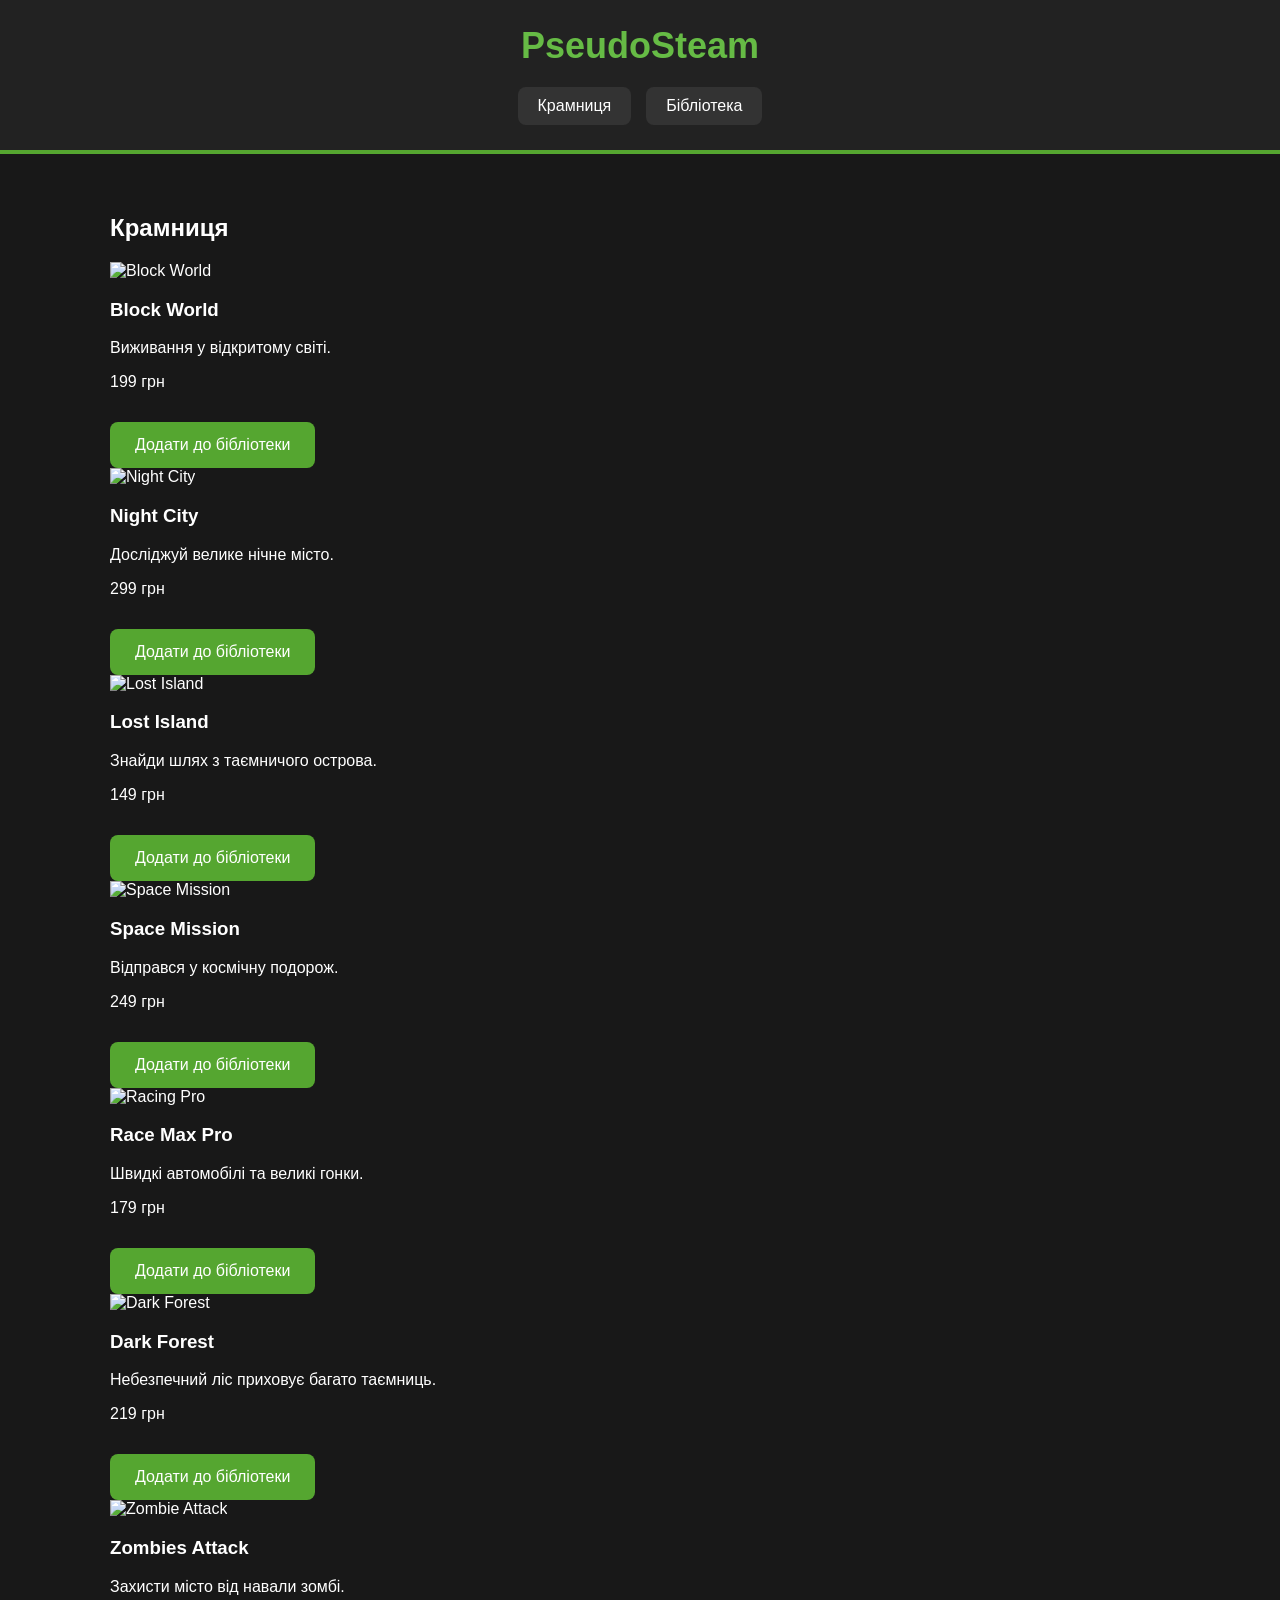
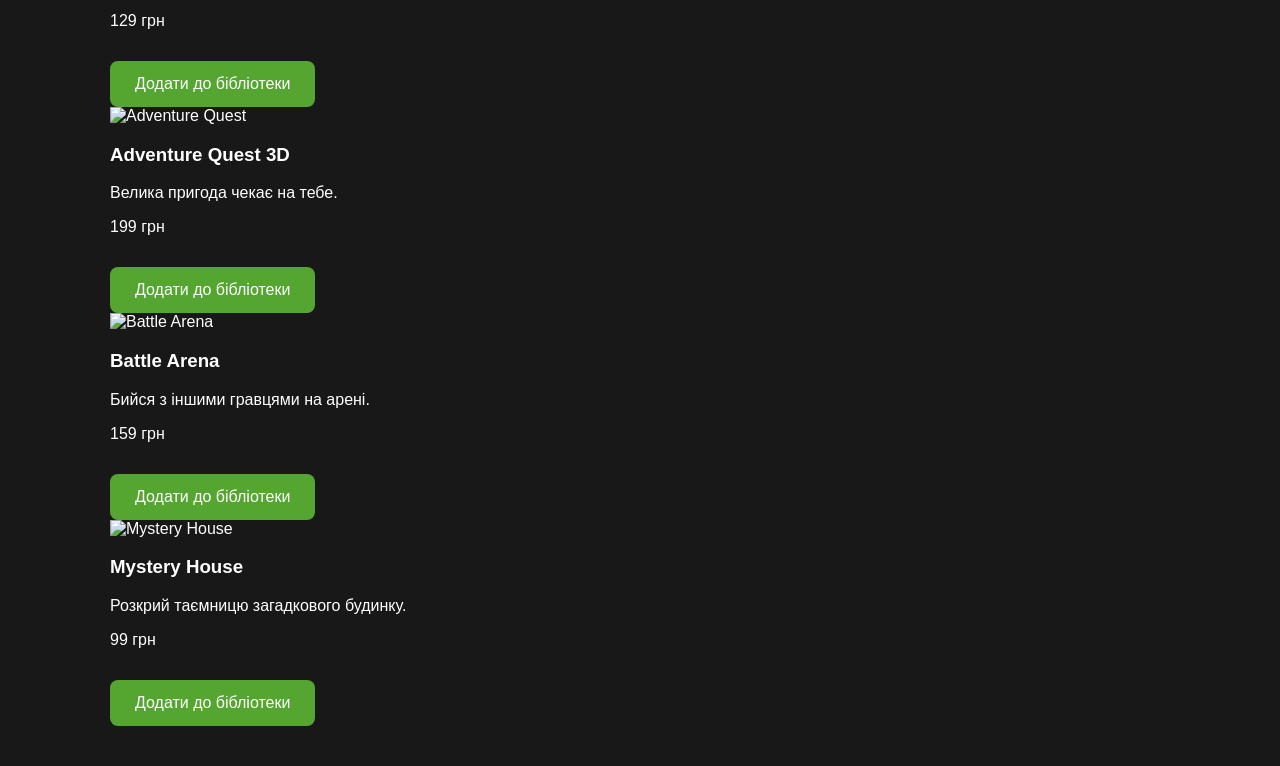
==== index.html @ 1ae1f00e "." ====
<!DOCTYPE html>
<html lang="uk">
<head>
    <meta charset="UTF-8">
    <meta name="viewport" content="width=device-width, initial-scale=1.0">
    <title>PseudoSteam - Крамниця</title>
    <link rel="stylesheet" href="style.css">
</head>

<body>

    <header>
        <h1>PseudoSteam</h1>

        <nav>
            <a href="index.html">Крамниця</a>
            <a href="library.html">Бібліотека</a>
        </nav>
    </header>

    <main>

        <section class="store">
            <h2>Крамниця</h2>

            <div class="games">

                <article class="game-card">
                    <img src="https://shared.fastly.steamstatic.com/store_item_assets/steam/apps/1682000/header.jpg?t=1679690817" alt="Block World">
                    <h3>Block World</h3>
                    <p>Виживання у відкритому світі.</p>
                    <p>199 грн</p>
                    <button>Додати до бібліотеки</button>
                </article>

                <article class="game-card">
                    <img src="https://shared.fastly.steamstatic.com/store_item_assets/steam/apps/2747610/header.jpg?t=1714121686" alt="Night City">
                    <h3>Night City</h3>
                    <p>Досліджуй велике нічне місто.</p>
                    <p>299 грн</p>
                    <button>Додати до бібліотеки</button>
                </article>

                <article class="game-card">
                    <img src="https://shared.fastly.steamstatic.com/store_item_assets/steam/apps/1360900/header.jpg?t=1685603671" alt="Lost Island">
                    <h3>Lost Island</h3>
                    <p>Знайди шлях з таємничого острова.</p>
                    <p>149 грн</p>
                    <button>Додати до бібліотеки</button>
                </article>

                <article class="game-card">
                    <img src="https://shared.fastly.steamstatic.com/store_item_assets/steam/apps/2553290/header.jpg?t=1694623176" alt="Space Mission">
                    <h3>Space Mission</h3>
                    <p>Відправся у космічну подорож.</p>
                    <p>249 грн</p>
                    <button>Додати до бібліотеки</button>
                </article>

                <article class="game-card">
                    <img src="https://shared.fastly.steamstatic.com/store_item_assets/steam/apps/3042650/0370939da7511e544ff5c18f3f9b527475daacd0/header.jpg?t=1776261198" alt="Racing Pro">
                    <h3>Race Max Pro</h3>
                    <p>Швидкі автомобілі та великі гонки.</p>
                    <p>179 грн</p>
                    <button>Додати до бібліотеки</button>
                </article>

                <article class="game-card">
                    <img src="https://shared.fastly.steamstatic.com/store_item_assets/steam/apps/2693340/header.jpg?t=1703061659" alt="Dark Forest">
                    <h3>Dark Forest</h3>
                    <p>Небезпечний ліс приховує багато таємниць.</p>
                    <p>219 грн</p>
                    <button>Додати до бібліотеки</button>
                </article>

                <article class="game-card">
                    <img src="https://shared.fastly.steamstatic.com/store_item_assets/steam/apps/3757240/307a3e8b3abdf5369d797d9d74af3ec7dcd2c340/header.jpg?t=1760025528" alt="Zombie Attack">
                    <h3>Zombies Attack</h3>
                    <p>Захисти місто від навали зомбі.</p>
                    <p>129 грн</p>
                    <button>Додати до бібліотеки</button>
                </article>

                <article class="game-card">
                    <img src="https://shared.fastly.steamstatic.com/store_item_assets/steam/apps/429790/header.jpg?t=1686259366" alt="Adventure Quest">
                    <h3>Adventure Quest 3D</h3>
                    <p>Велика пригода чекає на тебе.</p>
                    <p>199 грн</p>
                    <button>Додати до бібліотеки</button>
                </article>

                <article class="game-card">
                    <img src="https://shared.fastly.steamstatic.com/store_item_assets/steam/apps/1139060/header.jpg?t=1667044417" alt="Battle Arena">
                    <h3>Battle Arena</h3>
                    <p>Бийся з іншими гравцями на арені.</p>
                    <p>159 грн</p>
                    <button>Додати до бібліотеки</button>
                </article>

                <article class="game-card">
                    <img src="https://shared.fastly.steamstatic.com/store_item_assets/steam/apps/3108560/284c12eedba2f4ac3f77c3fe5d3ecb2f9f039314/header.jpg?t=1784666525" alt="Mystery House">
                    <h3>Mystery House</h3>
                    <p>Розкрий таємницю загадкового будинку.</p>
                    <p>99 грн</p>
                    <button>Додати до бібліотеки</button>
                </article>

            </div>
        </section>

    </main>

</body>
</html>
---- style.css ----
/* Загальні налаштування */
* {
    box-sizing: border-box;
}

body {
    margin: 0;
    font-family: Arial, sans-serif;
    background: #181818;
    color: white;
}

/* Шапка */
header {
    background: #222;
    padding: 25px;
    text-align: center;
    border-bottom: 4px solid #55a630;
}

header h1 {
    margin: 0 0 20px;
    font-size: 36px;
    color: #66bb45;
}

/* Меню */
nav {
    display: flex;
    justify-content: center;
    gap: 15px;
    flex-wrap: wrap;
}

nav a {
    color: white;
    text-decoration: none;
    background: #333;
    padding: 10px 20px;
    border-radius: 8px;
    transition: 0.3s;
}

nav a:hover {
    background: #55a630;
    transform: translateY(-2px);
}

/* Основна частина */
main {
    max-width: 1100px;
    margin: auto;
    padding: 40px 20px;
}

/* Привітальний блок */
.welcome {
    text-align: center;
    background: #242424;
    padding: 50px 30px;
    border-radius: 15px;
    margin-bottom: 40px;
    border: 1px solid #3d3d3d;
}

.welcome h2 {
    font-size: 30px;
    color: #66bb45;
}

.welcome p {
    font-size: 18px;
    line-height: 1.6;
}

/* Кнопка */
button {
    background: #55a630;
    color: white;
    border: none;
    padding: 14px 25px;
    border-radius: 8px;
    font-size: 16px;
    cursor: pointer;
    margin-top: 15px;
    transition: 0.3s;
}

button:hover {
    background: #3f7f25;
    transform: scale(1.05);
}

/* Розділи */
.categories {
    text-align: center;
}

.categories h2 {
    font-size: 30px;
    margin-bottom: 25px;
}

/* Картки */
.category {
    display: inline-block;
    vertical-align: top;
    width: 22%;
    min-width: 200px;
    margin: 10px;
    padding: 25px 15px;
    background: #242424;
    border: 1px solid #3d3d3d;
    border-radius: 12px;
    transition: 0.3s;
}

.category:hover {
    transform: translateY(-7px);
    border-color: #55a630;
    box-shadow: 0 5px 20px rgba(0, 0, 0, 0.4);
}

.category h3 {
    color: #66bb45;
    font-size: 20px;
}

.category p {
    color: #ccc;
    line-height: 1.5;
}

/* Підвал */
footer {
    background: #222;
    text-align: center;
    padding: 25px;
    margin-top: 30px;
    color: #aaa;
}
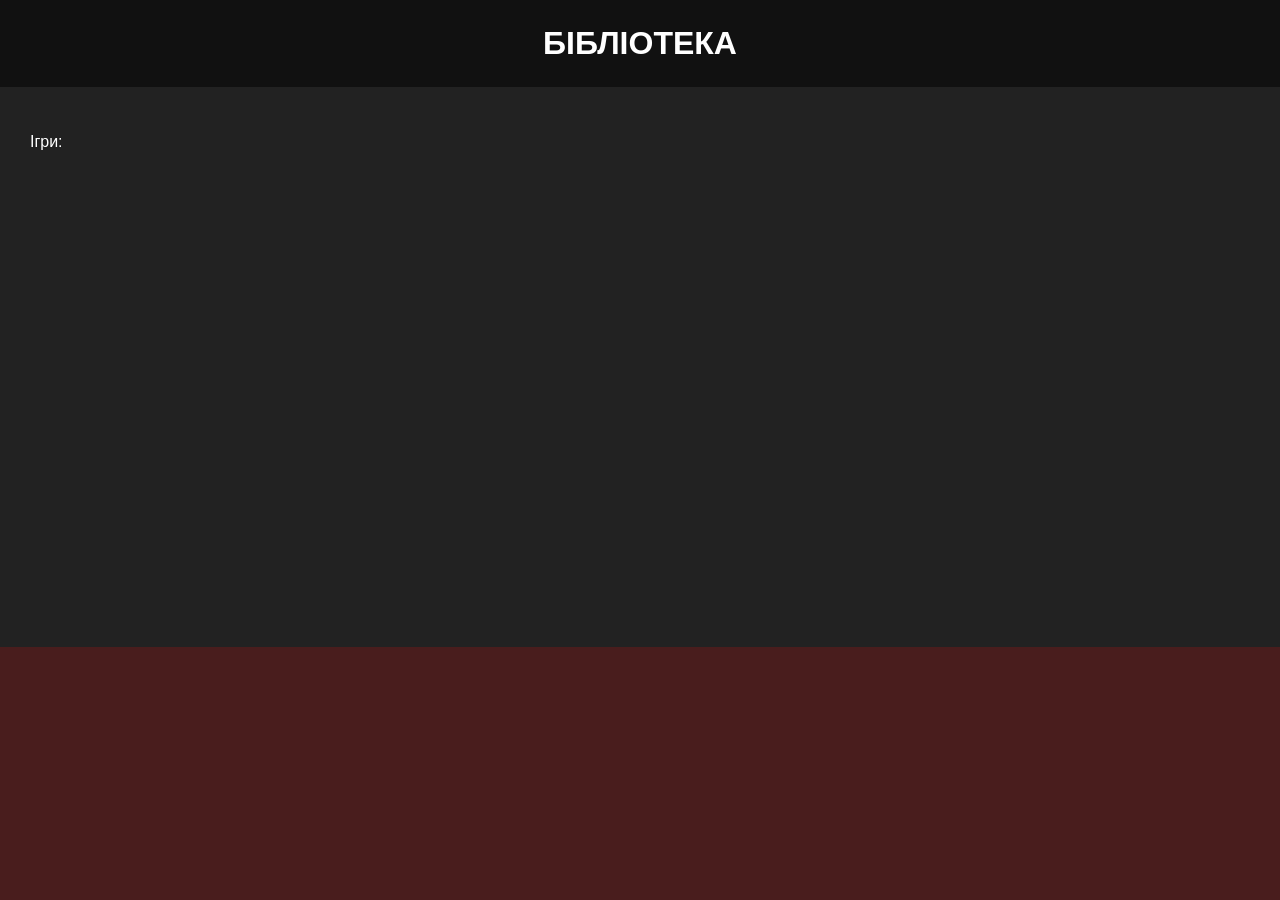
==== commit 197340b3: "троха зробив" ====
--- a/index.html
+++ b/index.html
@@ -2,113 +2,22 @@
 <html lang="uk">
 <head>
     <meta charset="UTF-8">
-    <meta name="viewport" content="width=device-width, initial-scale=1.0">
-    <title>PseudoSteam - Крамниця</title>
     <link rel="stylesheet" href="style.css">
+    
 </head>
-
 <body>
-
     <header>
-        <h1>PseudoSteam</h1>
-
-        <nav>
-            <a href="index.html">Крамниця</a>
-            <a href="library.html">Бібліотека</a>
-        </nav>
+        <h1>БІБЛІОТЕКА</h1>
+        
     </header>
-
+    
     <main>
-
-        <section class="store">
-            <h2>Крамниця</h2>
-
-            <div class="games">
-
-                <article class="game-card">
-                    <img src="https://shared.fastly.steamstatic.com/store_item_assets/steam/apps/1682000/header.jpg?t=1679690817" alt="Block World">
-                    <h3>Block World</h3>
-                    <p>Виживання у відкритому світі.</p>
-                    <p>199 грн</p>
-                    <button>Додати до бібліотеки</button>
-                </article>
-
-                <article class="game-card">
-                    <img src="https://shared.fastly.steamstatic.com/store_item_assets/steam/apps/2747610/header.jpg?t=1714121686" alt="Night City">
-                    <h3>Night City</h3>
-                    <p>Досліджуй велике нічне місто.</p>
-                    <p>299 грн</p>
-                    <button>Додати до бібліотеки</button>
-                </article>
-
-                <article class="game-card">
-                    <img src="https://shared.fastly.steamstatic.com/store_item_assets/steam/apps/1360900/header.jpg?t=1685603671" alt="Lost Island">
-                    <h3>Lost Island</h3>
-                    <p>Знайди шлях з таємничого острова.</p>
-                    <p>149 грн</p>
-                    <button>Додати до бібліотеки</button>
-                </article>
-
-                <article class="game-card">
-                    <img src="https://shared.fastly.steamstatic.com/store_item_assets/steam/apps/2553290/header.jpg?t=1694623176" alt="Space Mission">
-                    <h3>Space Mission</h3>
-                    <p>Відправся у космічну подорож.</p>
-                    <p>249 грн</p>
-                    <button>Додати до бібліотеки</button>
-                </article>
-
-                <article class="game-card">
-                    <img src="https://shared.fastly.steamstatic.com/store_item_assets/steam/apps/3042650/0370939da7511e544ff5c18f3f9b527475daacd0/header.jpg?t=1776261198" alt="Racing Pro">
-                    <h3>Race Max Pro</h3>
-                    <p>Швидкі автомобілі та великі гонки.</p>
-                    <p>179 грн</p>
-                    <button>Додати до бібліотеки</button>
-                </article>
-
-                <article class="game-card">
-                    <img src="https://shared.fastly.steamstatic.com/store_item_assets/steam/apps/2693340/header.jpg?t=1703061659" alt="Dark Forest">
-                    <h3>Dark Forest</h3>
-                    <p>Небезпечний ліс приховує багато таємниць.</p>
-                    <p>219 грн</p>
-                    <button>Додати до бібліотеки</button>
-                </article>
-
-                <article class="game-card">
-                    <img src="https://shared.fastly.steamstatic.com/store_item_assets/steam/apps/3757240/307a3e8b3abdf5369d797d9d74af3ec7dcd2c340/header.jpg?t=1760025528" alt="Zombie Attack">
-                    <h3>Zombies Attack</h3>
-                    <p>Захисти місто від навали зомбі.</p>
-                    <p>129 грн</p>
-                    <button>Додати до бібліотеки</button>
-                </article>
-
-                <article class="game-card">
-                    <img src="https://shared.fastly.steamstatic.com/store_item_assets/steam/apps/429790/header.jpg?t=1686259366" alt="Adventure Quest">
-                    <h3>Adventure Quest 3D</h3>
-                    <p>Велика пригода чекає на тебе.</p>
-                    <p>199 грн</p>
-                    <button>Додати до бібліотеки</button>
-                </article>
-
-                <article class="game-card">
-                    <img src="https://shared.fastly.steamstatic.com/store_item_assets/steam/apps/1139060/header.jpg?t=1667044417" alt="Battle Arena">
-                    <h3>Battle Arena</h3>
-                    <p>Бийся з іншими гравцями на арені.</p>
-                    <p>159 грн</p>
-                    <button>Додати до бібліотеки</button>
-                </article>
-
-                <article class="game-card">
-                    <img src="https://shared.fastly.steamstatic.com/store_item_assets/steam/apps/3108560/284c12eedba2f4ac3f77c3fe5d3ecb2f9f039314/header.jpg?t=1784666525" alt="Mystery House">
-                    <h3>Mystery House</h3>
-                    <p>Розкрий таємницю загадкового будинку.</p>
-                    <p>99 грн</p>
-                    <button>Додати до бібліотеки</button>
-                </article>
-
-            </div>
-        </section>
-
+        <p>Ігри:</p>
     </main>
+    <futer>
+        
+    </futer>
+    
 
 </body>
 </html>
--- a/style.css
+++ b/style.css
@@ -1,141 +1,22 @@
-/* Загальні налаштування */
-* {
-    box-sizing: border-box;
+body {
+    margin: 0;
+    background-color: #491d1d;
+    color: white;
+    font-family: Arial, sans-serif;
 }
 
-body {
-    margin: 0;
-    font-family: Arial, sans-serif;
-    background: #181818;
-    color: white;
-}
-
-/* Шапка */
 header {
-    background: #222;
+    background-color: #111;
     padding: 25px;
-    text-align: center;
-    border-bottom: 4px solid #55a630;
-}
-
-header h1 {
-    margin: 0 0 20px;
-    font-size: 36px;
-    color: #66bb45;
-}
-
-/* Меню */
-nav {
-    display: flex;
-    justify-content: center;
-    gap: 15px;
-    flex-wrap: wrap;
-}
-
-nav a {
-    color: white;
-    text-decoration: none;
-    background: #333;
-    padding: 10px 20px;
-    border-radius: 8px;
-    transition: 0.3s;
-}
-
-nav a:hover {
-    background: #55a630;
-    transform: translateY(-2px);
-}
-
-/* Основна частина */
-main {
-    max-width: 1100px;
-    margin: auto;
-    padding: 40px 20px;
-}
-
-/* Привітальний блок */
-.welcome {
-    text-align: center;
-    background: #242424;
-    padding: 50px 30px;
-    border-radius: 15px;
-    margin-bottom: 40px;
-    border: 1px solid #3d3d3d;
-}
-
-.welcome h2 {
-    font-size: 30px;
-    color: #66bb45;
-}
-
-.welcome p {
-    font-size: 18px;
-    line-height: 1.6;
-}
-
-/* Кнопка */
-button {
-    background: #55a630;
-    color: white;
-    border: none;
-    padding: 14px 25px;
-    border-radius: 8px;
-    font-size: 16px;
-    cursor: pointer;
-    margin-top: 15px;
-    transition: 0.3s;
-}
-
-button:hover {
-    background: #3f7f25;
-    transform: scale(1.05);
-}
-
-/* Розділи */
-.categories {
     text-align: center;
 }
 
-.categories h2 {
-    font-size: 30px;
-    margin-bottom: 25px;
+main {
+    background-color: #222;
+    padding: 30px;
+    min-height: 500px;
 }
 
-/* Картки */
-.category {
-    display: inline-block;
-    vertical-align: top;
-    width: 22%;
-    min-width: 200px;
-    margin: 10px;
-    padding: 25px 15px;
-    background: #242424;
-    border: 1px solid #3d3d3d;
-    border-radius: 12px;
-    transition: 0.3s;
-}
-
-.category:hover {
-    transform: translateY(-7px);
-    border-color: #55a630;
-    box-shadow: 0 5px 20px rgba(0, 0, 0, 0.4);
-}
-
-.category h3 {
-    color: #66bb45;
-    font-size: 20px;
-}
-
-.category p {
-    color: #ccc;
-    line-height: 1.5;
-}
-
-/* Підвал */
-footer {
-    background: #222;
-    text-align: center;
-    padding: 25px;
-    margin-top: 30px;
-    color: #aaa;
+h1 {
+    margin: 0;
 }
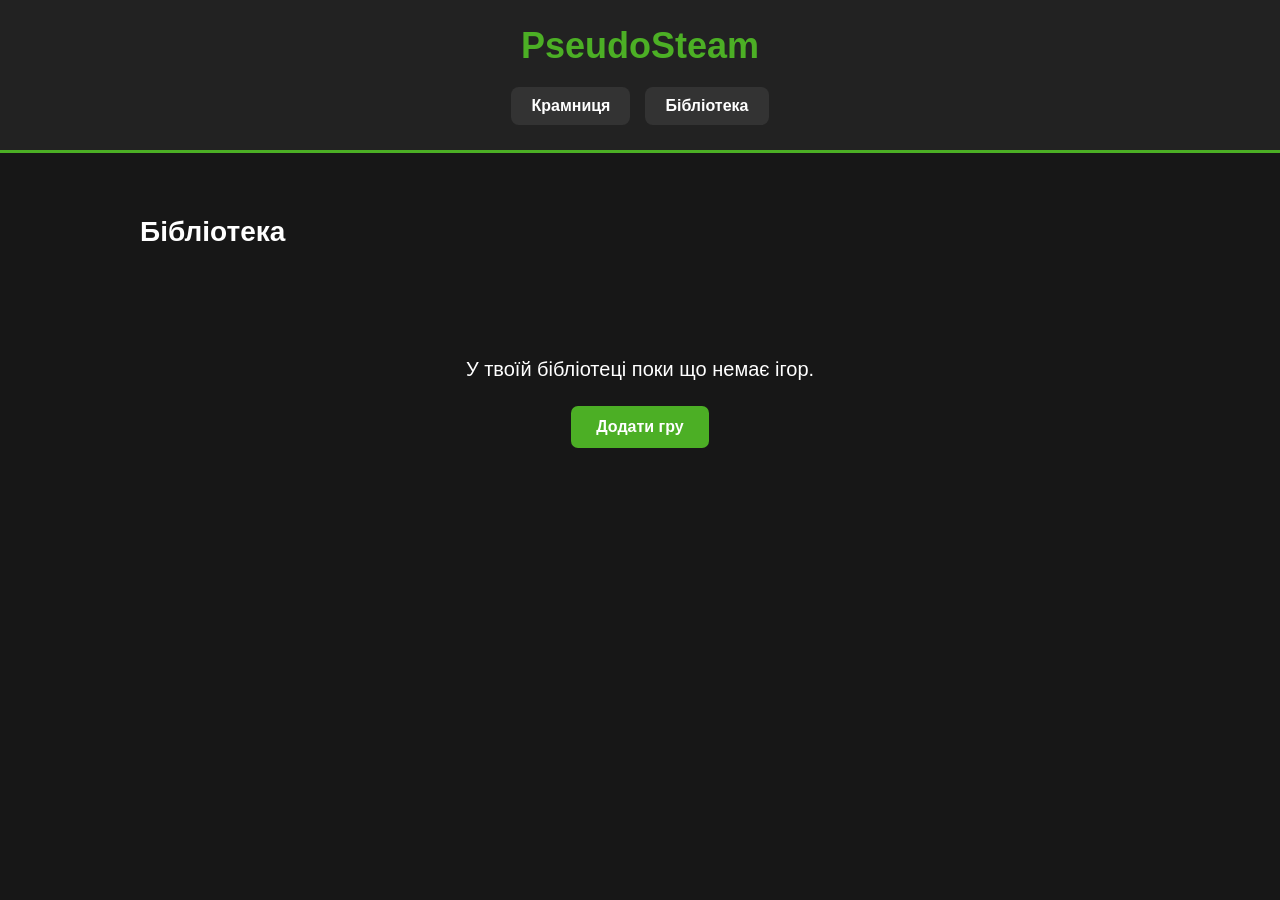
==== commit 6939c5ed: "зробив бібліотеку" ====
--- a/index.html
+++ b/index.html
@@ -2,22 +2,38 @@
 <html lang="uk">
 <head>
     <meta charset="UTF-8">
+    <meta name="viewport" content="width=device-width, initial-scale=1.0">
+    <title>PseudoSteam - Бібліотека</title>
     <link rel="stylesheet" href="style.css">
-    
 </head>
+
 <body>
+
     <header>
-        <h1>БІБЛІОТЕКА</h1>
-        
+        <h1>PseudoSteam</h1>
+
+        <nav>
+            <a href="index.html">Крамниця</a>
+            <a href="library.html">Бібліотека</a>
+        </nav>
     </header>
-    
+
     <main>
-        <p>Ігри:</p>
+
+        <section class="store">
+            <h2>Бібліотека</h2>
+
+            <div class="empty-library">
+                <p>У твоїй бібліотеці поки що немає ігор.</p>
+
+                <a href="index.html" class="add-game-button">
+                    Додати гру
+                </a>
+            </div>
+
+        </section>
+
     </main>
-    <futer>
-        
-    </futer>
-    
 
 </body>
 </html>
--- a/style.css
+++ b/style.css
@@ -1,22 +1,77 @@
 body {
     margin: 0;
-    background-color: #491d1d;
+    background-color: #171717;
     color: white;
     font-family: Arial, sans-serif;
 }
 
 header {
-    background-color: #111;
+    background-color: #222;
+    text-align: center;
     padding: 25px;
-    text-align: center;
+    border-bottom: 3px solid #4caf25;
+}
+
+header h1 {
+    color: #4caf25;
+    margin: 0 0 20px 0;
+    font-size: 36px;
+}
+
+nav {
+    display: flex;
+    justify-content: center;
+    gap: 15px;
+}
+
+nav a {
+    background-color: #333;
+    color: white;
+    text-decoration: none;
+    padding: 10px 20px;
+    border-radius: 8px;
+    font-weight: bold;
+}
+
+nav a:hover {
+    background-color: #444;
 }
 
 main {
-    background-color: #222;
-    padding: 30px;
-    min-height: 500px;
+    padding: 40px 20px;
 }
 
-h1 {
-    margin: 0;
+.store {
+    max-width: 1000px;
+    margin: auto;
+}
+
+.store h2 {
+    font-size: 28px;
+    margin-bottom: 30px;
+}
+
+.empty-library {
+    text-align: center;
+    padding: 60px 20px;
+}
+
+.empty-library p {
+    font-size: 20px;
+    margin-bottom: 25px;
+}
+
+.add-game-button {
+    display: inline-block;
+    background-color: #4caf25;
+    color: white;
+    text-decoration: none;
+    padding: 12px 25px;
+    border-radius: 7px;
+    font-size: 16px;
+    font-weight: bold;
+}
+
+.add-game-button:hover {
+    background-color: #3d941e;
 }
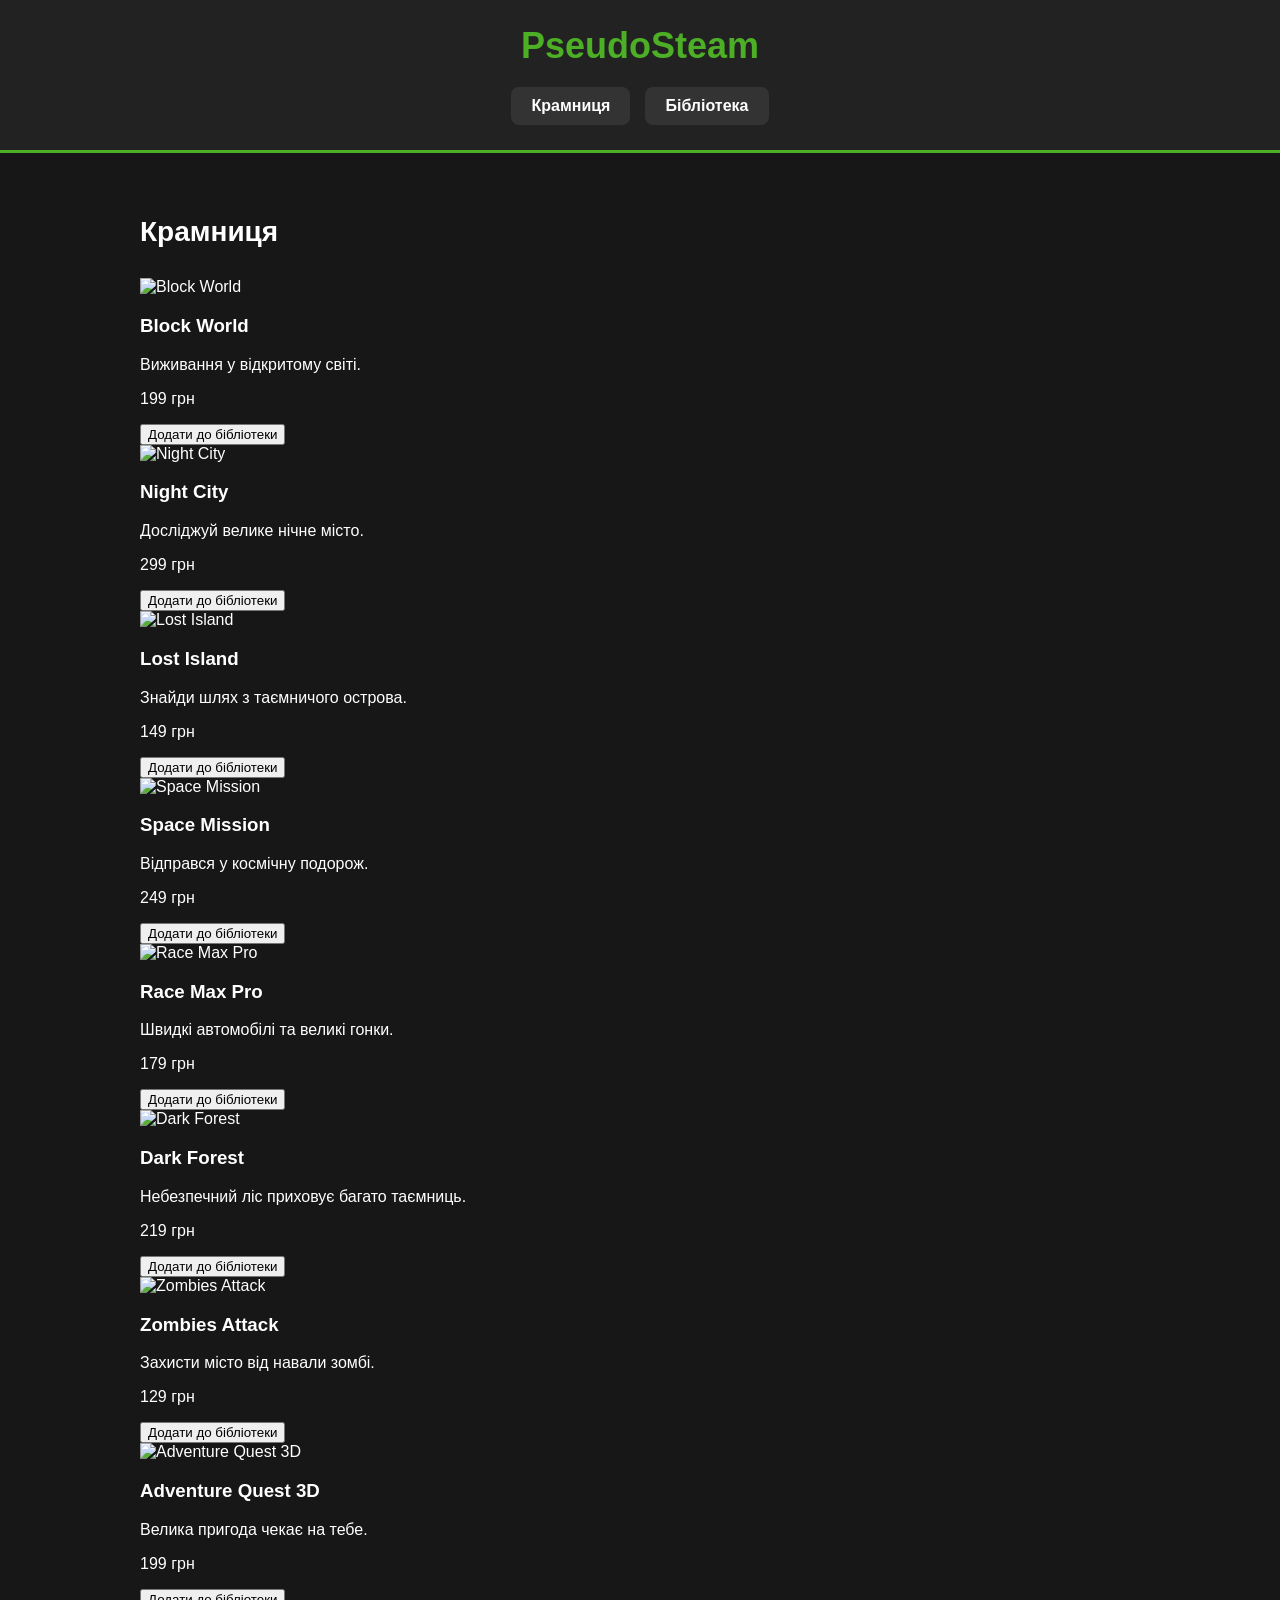
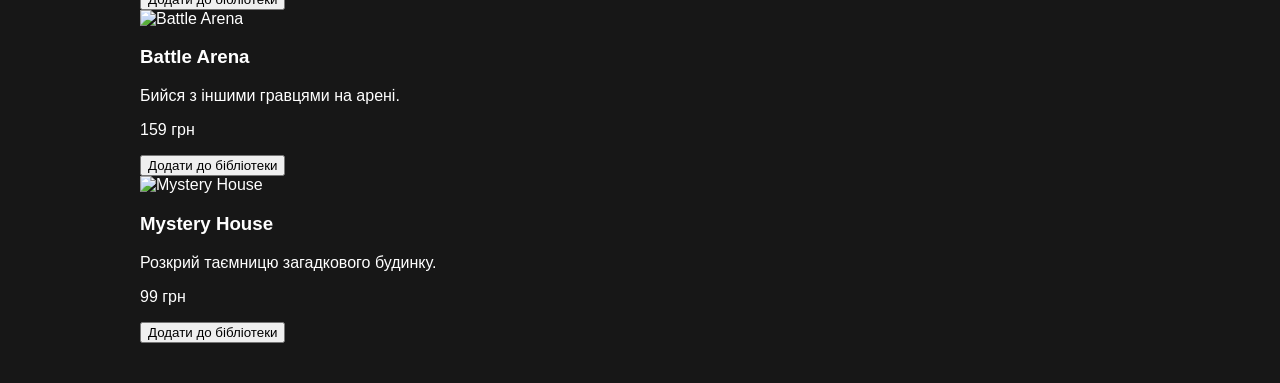
==== commit 67b9b6bc: "я взяв твій код і додав js" ====
--- a/index.html
+++ b/index.html
@@ -1,9 +1,10 @@
 <!DOCTYPE html>
 <html lang="uk">
+
 <head>
     <meta charset="UTF-8">
     <meta name="viewport" content="width=device-width, initial-scale=1.0">
-    <title>PseudoSteam - Бібліотека</title>
+    <title>PseudoSteam - Крамниця</title>
     <link rel="stylesheet" href="style.css">
 </head>
 
@@ -21,19 +22,97 @@
     <main>
 
         <section class="store">
-            <h2>Бібліотека</h2>
+            <h2>Крамниця</h2>
 
-            <div class="empty-library">
-                <p>У твоїй бібліотеці поки що немає ігор.</p>
+            <div class="games">
 
-                <a href="index.html" class="add-game-button">
-                    Додати гру
-                </a>
+                <article class="game-card">
+                    <img src="https://shared.fastly.steamstatic.com/store_item_assets/steam/apps/1682000/header.jpg?t=1679690817" alt="Block World">
+                    <h3>Block World</h3>
+                    <p>Виживання у відкритому світі.</p>
+                    <p>199 грн</p>
+                    <button onclick="addToLibrary(this)">Додати до бібліотеки</button>
+                </article>
+
+                <article class="game-card">
+                    <img src="https://shared.fastly.steamstatic.com/store_item_assets/steam/apps/2747610/header.jpg?t=1714121686" alt="Night City">
+                    <h3>Night City</h3>
+                    <p>Досліджуй велике нічне місто.</p>
+                    <p>299 грн</p>
+                    <button onclick="addToLibrary(this)">Додати до бібліотеки</button>
+                </article>
+
+                <article class="game-card">
+                    <img src="https://shared.fastly.steamstatic.com/store_item_assets/steam/apps/1360900/header.jpg?t=1685603671" alt="Lost Island">
+                    <h3>Lost Island</h3>
+                    <p>Знайди шлях з таємничого острова.</p>
+                    <p>149 грн</p>
+                    <button onclick="addToLibrary(this)">Додати до бібліотеки</button>
+                </article>
+
+                <article class="game-card">
+                    <img src="https://shared.fastly.steamstatic.com/store_item_assets/steam/apps/2553290/header.jpg?t=1694623176" alt="Space Mission">
+                    <h3>Space Mission</h3>
+                    <p>Відправся у космічну подорож.</p>
+                    <p>249 грн</p>
+                    <button onclick="addToLibrary(this)">Додати до бібліотеки</button>
+                </article>
+
+                <article class="game-card">
+                    <img src="https://shared.fastly.steamstatic.com/store_item_assets/steam/apps/3042650/0370939da7511e544ff5c18f3f9b527475daacd0/header.jpg?t=1776261198" alt="Race Max Pro">
+                    <h3>Race Max Pro</h3>
+                    <p>Швидкі автомобілі та великі гонки.</p>
+                    <p>179 грн</p>
+                    <button onclick="addToLibrary(this)">Додати до бібліотеки</button>
+                </article>
+
+                <article class="game-card">
+                    <img src="https://shared.fastly.steamstatic.com/store_item_assets/steam/apps/2693340/header.jpg?t=1703061659" alt="Dark Forest">
+                    <h3>Dark Forest</h3>
+                    <p>Небезпечний ліс приховує багато таємниць.</p>
+                    <p>219 грн</p>
+                    <button onclick="addToLibrary(this)">Додати до бібліотеки</button>
+                </article>
+
+                <article class="game-card">
+                    <img src="https://shared.fastly.steamstatic.com/store_item_assets/steam/apps/3757240/307a3e8b3abdf5369d797d9d74af3ec7dcd2c340/header.jpg?t=1760025528" alt="Zombies Attack">
+                    <h3>Zombies Attack</h3>
+                    <p>Захисти місто від навали зомбі.</p>
+                    <p>129 грн</p>
+                    <button onclick="addToLibrary(this)">Додати до бібліотеки</button>
+                </article>
+
+                <article class="game-card">
+                    <img src="https://shared.fastly.steamstatic.com/store_item_assets/steam/apps/429790/header.jpg?t=1686259366" alt="Adventure Quest 3D">
+                    <h3>Adventure Quest 3D</h3>
+                    <p>Велика пригода чекає на тебе.</p>
+                    <p>199 грн</p>
+                    <button onclick="addToLibrary(this)">Додати до бібліотеки</button>
+                </article>
+
+                <article class="game-card">
+                    <img src="https://shared.fastly.steamstatic.com/store_item_assets/steam/apps/1139060/header.jpg?t=1667044417" alt="Battle Arena">
+                    <h3>Battle Arena</h3>
+                    <p>Бийся з іншими гравцями на арені.</p>
+                    <p>159 грн</p>
+                    <button onclick="addToLibrary(this)">Додати до бібліотеки</button>
+                </article>
+
+                <article class="game-card">
+                    <img src="https://shared.fastly.steamstatic.com/store_item_assets/steam/apps/3108560/284c12eedba2f4ac3f77c3fe5d3ecb2f9f039314/header.jpg?t=1784666525" alt="Mystery House">
+                    <h3>Mystery House</h3>
+                    <p>Розкрий таємницю загадкового будинку.</p>
+                    <p>99 грн</p>
+                    <button onclick="addToLibrary(this)">Додати до бібліотеки</button>
+                </article>
+
             </div>
-
         </section>
 
     </main>
 
+    <script src="script.js"></script>
+
 </body>
-</html>+
+</html>
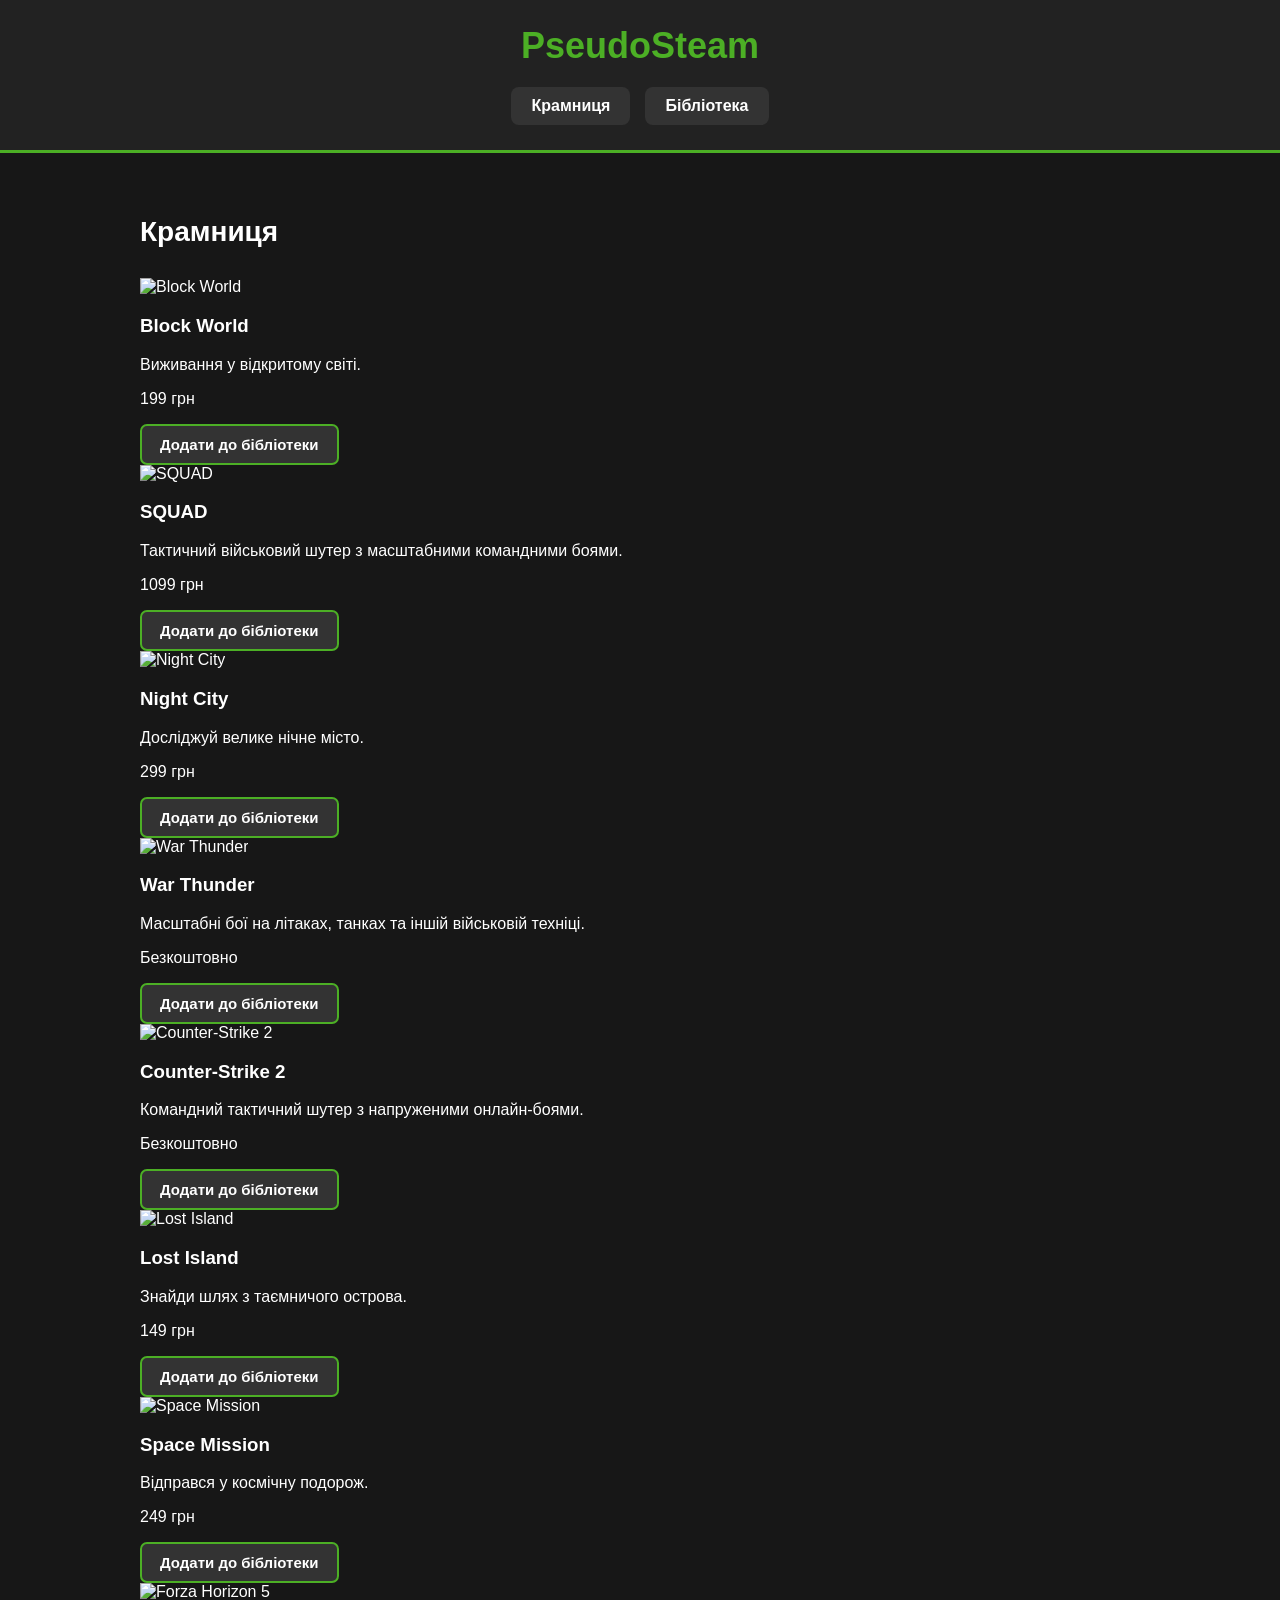
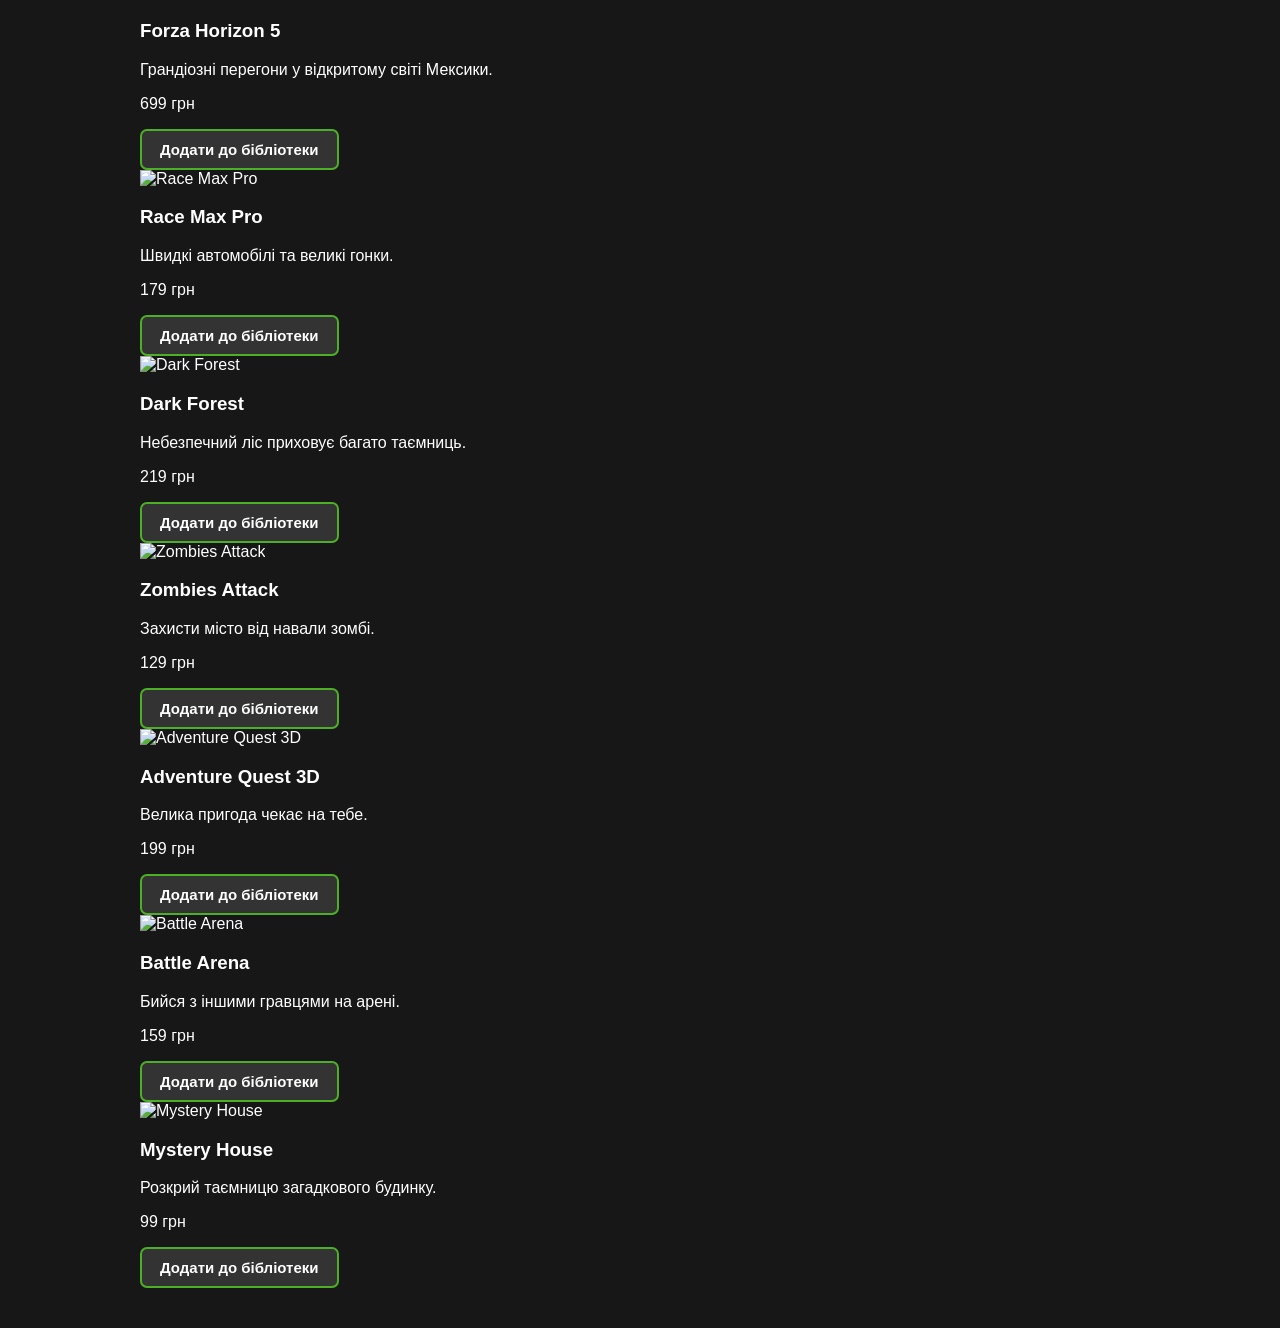
==== commit 05d8cb51: "додав пару ігор і змінив кнопки" ====
--- a/index.html
+++ b/index.html
@@ -35,10 +35,32 @@
                 </article>
 
                 <article class="game-card">
+                    <img src="https://shared.fastly.steamstatic.com/store_item_assets/steam/apps/393380/header.jpg" alt="SQUAD">
+                    <h3>SQUAD</h3>
+                    <p>Тактичний військовий шутер з масштабними командними боями.</p>
+                    <p>1099 грн</p>
+                    <button onclick="addToLibrary(this)">Додати до бібліотеки</button>
+                </article>
+
+                <article class="game-card">
                     <img src="https://shared.fastly.steamstatic.com/store_item_assets/steam/apps/2747610/header.jpg?t=1714121686" alt="Night City">
                     <h3>Night City</h3>
                     <p>Досліджуй велике нічне місто.</p>
                     <p>299 грн</p>
+                    <button onclick="addToLibrary(this)">Додати до бібліотеки</button>
+                </article>
+                <article class="game-card">
+                    <img src="https://shared.fastly.steamstatic.com/store_item_assets/steam/apps/236390/header.jpg" alt="War Thunder">
+                    <h3>War Thunder</h3>
+                    <p>Масштабні бої на літаках, танках та іншій військовій техніці.</p>
+                    <p>Безкоштовно</p>
+                    <button onclick="addToLibrary(this)">Додати до бібліотеки</button>
+                </article>
+                <article class="game-card">
+                    <img src="https://shared.fastly.steamstatic.com/store_item_assets/steam/apps/730/header.jpg" alt="Counter-Strike 2">
+                    <h3>Counter-Strike 2</h3>
+                    <p>Командний тактичний шутер з напруженими онлайн-боями.</p>
+                    <p>Безкоштовно</p>
                     <button onclick="addToLibrary(this)">Додати до бібліотеки</button>
                 </article>
 
@@ -55,6 +77,13 @@
                     <h3>Space Mission</h3>
                     <p>Відправся у космічну подорож.</p>
                     <p>249 грн</p>
+                    <button onclick="addToLibrary(this)">Додати до бібліотеки</button>
+                </article>
+                <article class="game-card">
+                    <img src="https://shared.fastly.steamstatic.com/store_item_assets/steam/apps/1551360/header.jpg" alt="Forza Horizon 5">
+                    <h3>Forza Horizon 5</h3>
+                    <p>Грандіозні перегони у відкритому світі Мексики.</p>
+                    <p>699 грн</p>
                     <button onclick="addToLibrary(this)">Додати до бібліотеки</button>
                 </article>
 
--- a/style.css
+++ b/style.css
@@ -74,4 +74,25 @@
 
 .add-game-button:hover {
     background-color: #3d941e;
+}
+.game-card button {
+    background-color: #333;
+    color: white;
+    border: 2px solid #4caf25;
+    padding: 10px 18px;
+    border-radius: 7px;
+    font-size: 15px;
+    font-weight: bold;
+    cursor: pointer;
+    transition: 0.2s;
+}
+
+.game-card button:hover {
+    background-color: #4caf25;
+    color: white;
+    transform: scale(1.03);
+}
+
+.game-card button:active {
+    transform: scale(0.98);
 }
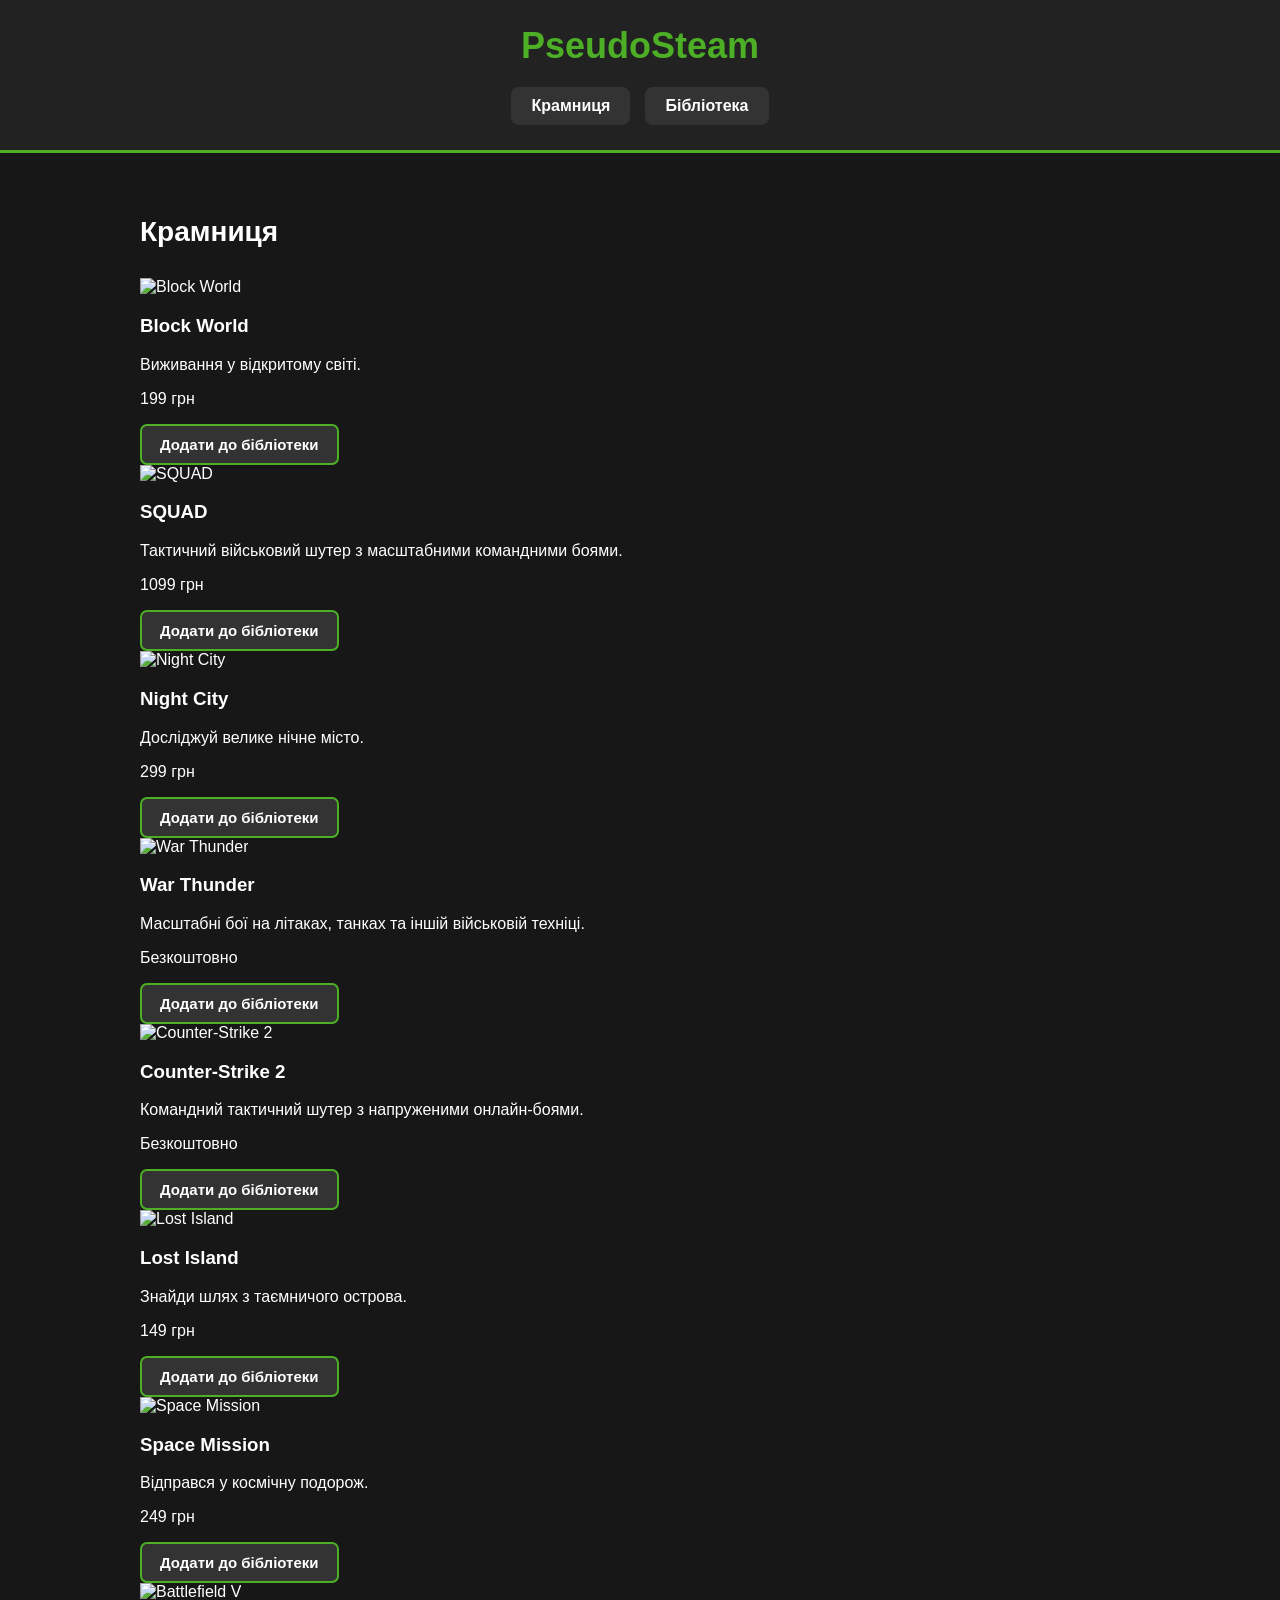
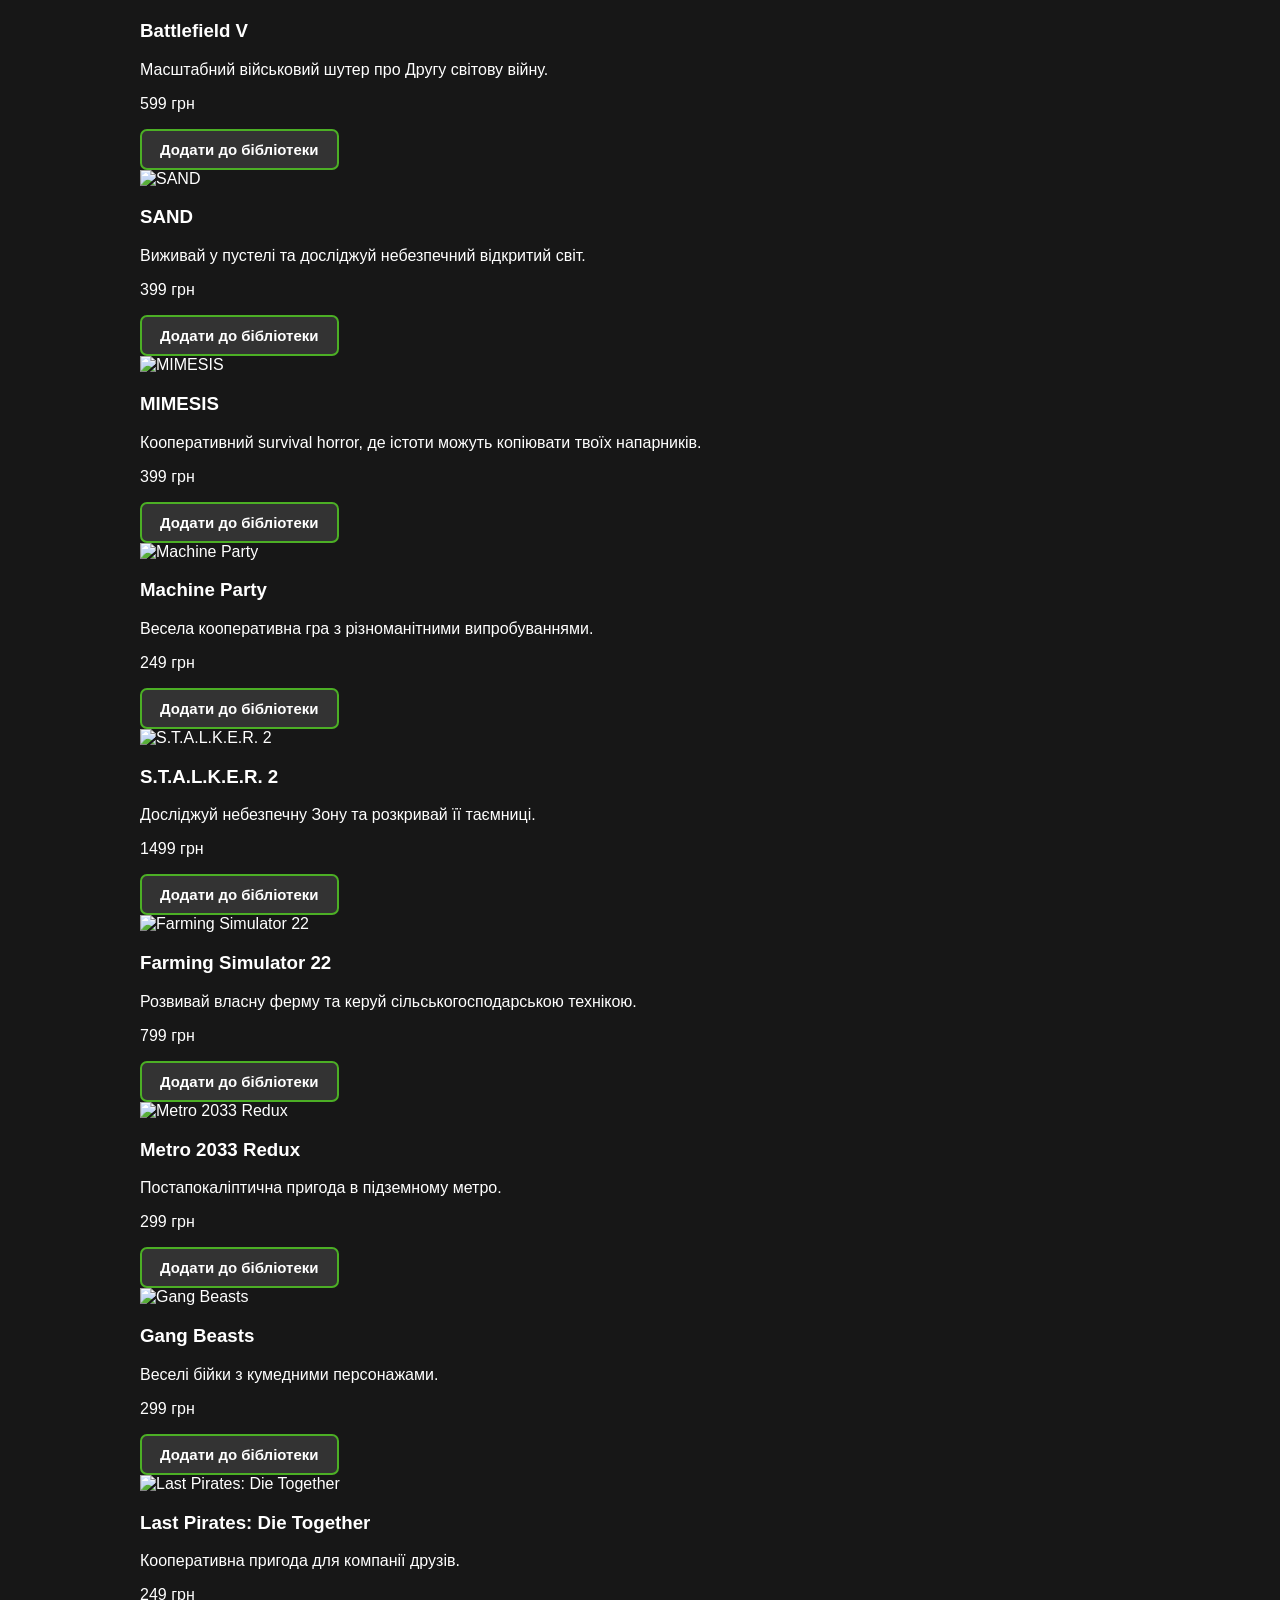
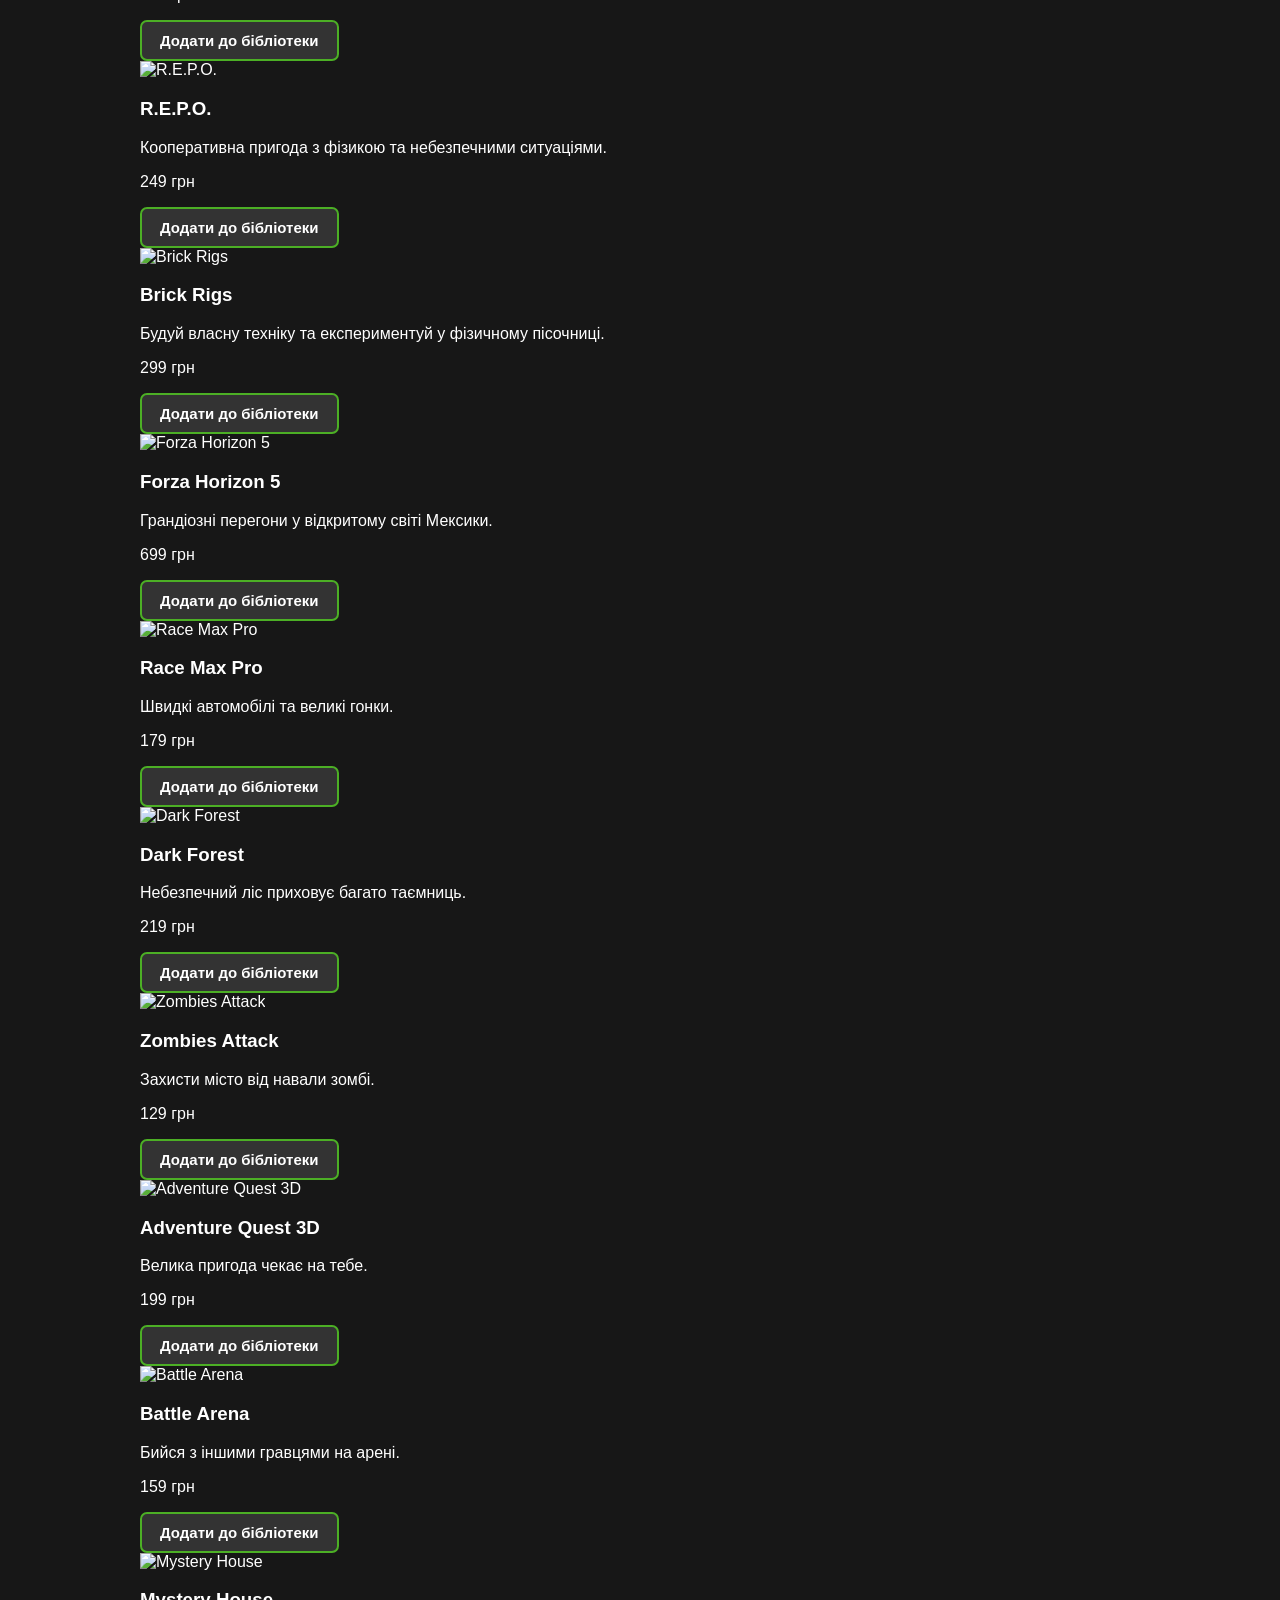
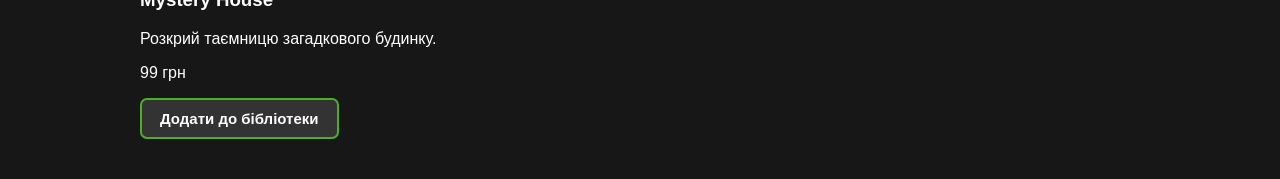
==== commit 0318407b: "додав ще ігор" ====
--- a/index.html
+++ b/index.html
@@ -54,7 +54,7 @@
                     <h3>War Thunder</h3>
                     <p>Масштабні бої на літаках, танках та іншій військовій техніці.</p>
                     <p>Безкоштовно</p>
-                    <button onclick="addToLibrary(this)">Додати до бібліотеки</button>
+                    <button onclick="confirmWarThunder(this)">Додати до бібліотеки</button>
                 </article>
                 <article class="game-card">
                     <img src="https://shared.fastly.steamstatic.com/store_item_assets/steam/apps/730/header.jpg" alt="Counter-Strike 2">
@@ -79,6 +79,94 @@
                     <p>249 грн</p>
                     <button onclick="addToLibrary(this)">Додати до бібліотеки</button>
                 </article>
+
+                <article class="game-card">
+                    <img src="https://shared.fastly.steamstatic.com/store_item_assets/steam/apps/1238810/header.jpg" alt="Battlefield V">
+                    <h3>Battlefield V</h3>
+                    <p>Масштабний військовий шутер про Другу світову війну.</p>
+                    <p>599 грн</p>
+                    <button onclick="addToLibrary(this)">Додати до бібліотеки</button>
+                </article>
+
+                <article class="game-card">
+                    <img src="https://shared.fastly.steamstatic.com/store_item_assets/steam/apps/1431300/header.jpg" alt="SAND">
+                    <h3>SAND</h3>
+                    <p>Виживай у пустелі та досліджуй небезпечний відкритий світ.</p>
+                    <p>399 грн</p>
+                    <button onclick="addToLibrary(this)">Додати до бібліотеки</button>
+                </article>
+
+                <article class="game-card">
+                    <img src="https://shared.fastly.steamstatic.com/store_item_assets/steam/apps/2827200/8a2a6edc97fbf23ea6941974bdf4ed9a6ab34eb4/header.jpg" alt="MIMESIS">
+                    <h3>MIMESIS</h3>
+                    <p>Кооперативний survival horror, де істоти можуть копіювати твоїх напарників.</p>
+                    <p>399 грн</p>
+                    <button onclick="addToLibrary(this)">Додати до бібліотеки</button>
+                </article>
+
+                <article class="game-card">
+                    <img src="https://shared.fastly.steamstatic.com/store_item_assets/steam/apps/4108000/00ae7d0e0fd0ad72635bddb1dd80ee68cc94eed5/header.jpg" alt="Machine Party">
+                    <h3>Machine Party</h3>
+                    <p>Весела кооперативна гра з різноманітними випробуваннями.</p>
+                    <p>249 грн</p>
+                    <button onclick="addToLibrary(this)">Додати до бібліотеки</button>
+                </article>
+
+                <article class="game-card">
+                    <img src="https://shared.fastly.steamstatic.com/store_item_assets/steam/apps/1643320/header.jpg" alt="S.T.A.L.K.E.R. 2">
+                    <h3>S.T.A.L.K.E.R. 2</h3>
+                    <p>Досліджуй небезпечну Зону та розкривай її таємниці.</p>
+                    <p>1499 грн</p>
+                    <button onclick="addToLibrary(this)">Додати до бібліотеки</button>
+                </article>
+
+                <article class="game-card">
+                    <img src="https://shared.fastly.steamstatic.com/store_item_assets/steam/apps/1248130/header.jpg" alt="Farming Simulator 22">
+                    <h3>Farming Simulator 22</h3>
+                    <p>Розвивай власну ферму та керуй сільськогосподарською технікою.</p>
+                    <p>799 грн</p>
+                    <button onclick="addToLibrary(this)">Додати до бібліотеки</button>
+                </article>
+
+                <article class="game-card">
+                    <img src="https://shared.fastly.steamstatic.com/store_item_assets/steam/apps/286690/header.jpg" alt="Metro 2033 Redux">
+                    <h3>Metro 2033 Redux</h3>
+                    <p>Постапокаліптична пригода в підземному метро.</p>
+                    <p>299 грн</p>
+                    <button onclick="addToLibrary(this)">Додати до бібліотеки</button>
+                </article>
+
+                <article class="game-card">
+                    <img src="https://shared.fastly.steamstatic.com/store_item_assets/steam/apps/285900/header.jpg" alt="Gang Beasts">
+                    <h3>Gang Beasts</h3>
+                    <p>Веселі бійки з кумедними персонажами.</p>
+                    <p>299 грн</p>
+                    <button onclick="addToLibrary(this)">Додати до бібліотеки</button>
+                </article>
+
+                <article class="game-card">
+                    <img src="https://shared.fastly.steamstatic.com/store_item_assets/steam/apps/4317790/1d46cbde0bf2ac91b6d11d4b53768b45e1b42f55/header.jpg" alt="Last Pirates: Die Together">
+                    <h3>Last Pirates: Die Together</h3>
+                    <p>Кооперативна пригода для компанії друзів.</p>
+                    <p>249 грн</p>
+                    <button onclick="addToLibrary(this)">Додати до бібліотеки</button>
+                </article>
+
+                <article class="game-card">
+                    <img src="https://shared.fastly.steamstatic.com/store_item_assets/steam/apps/3241660/header.jpg" alt="R.E.P.O.">
+                    <h3>R.E.P.O.</h3>
+                    <p>Кооперативна пригода з фізикою та небезпечними ситуаціями.</p>
+                    <p>249 грн</p>
+                    <button onclick="addToLibrary(this)">Додати до бібліотеки</button>
+                </article>
+
+                <article class="game-card">
+                    <img src="https://shared.fastly.steamstatic.com/store_item_assets/steam/apps/552100/header.jpg" alt="Brick Rigs">
+                    <h3>Brick Rigs</h3>
+                    <p>Будуй власну техніку та експериментуй у фізичному пісочниці.</p>
+                    <p>299 грн</p>
+                    <button onclick="addToLibrary(this)">Додати до бібліотеки</button>
+                </article>
                 <article class="game-card">
                     <img src="https://shared.fastly.steamstatic.com/store_item_assets/steam/apps/1551360/header.jpg" alt="Forza Horizon 5">
                     <h3>Forza Horizon 5</h3>
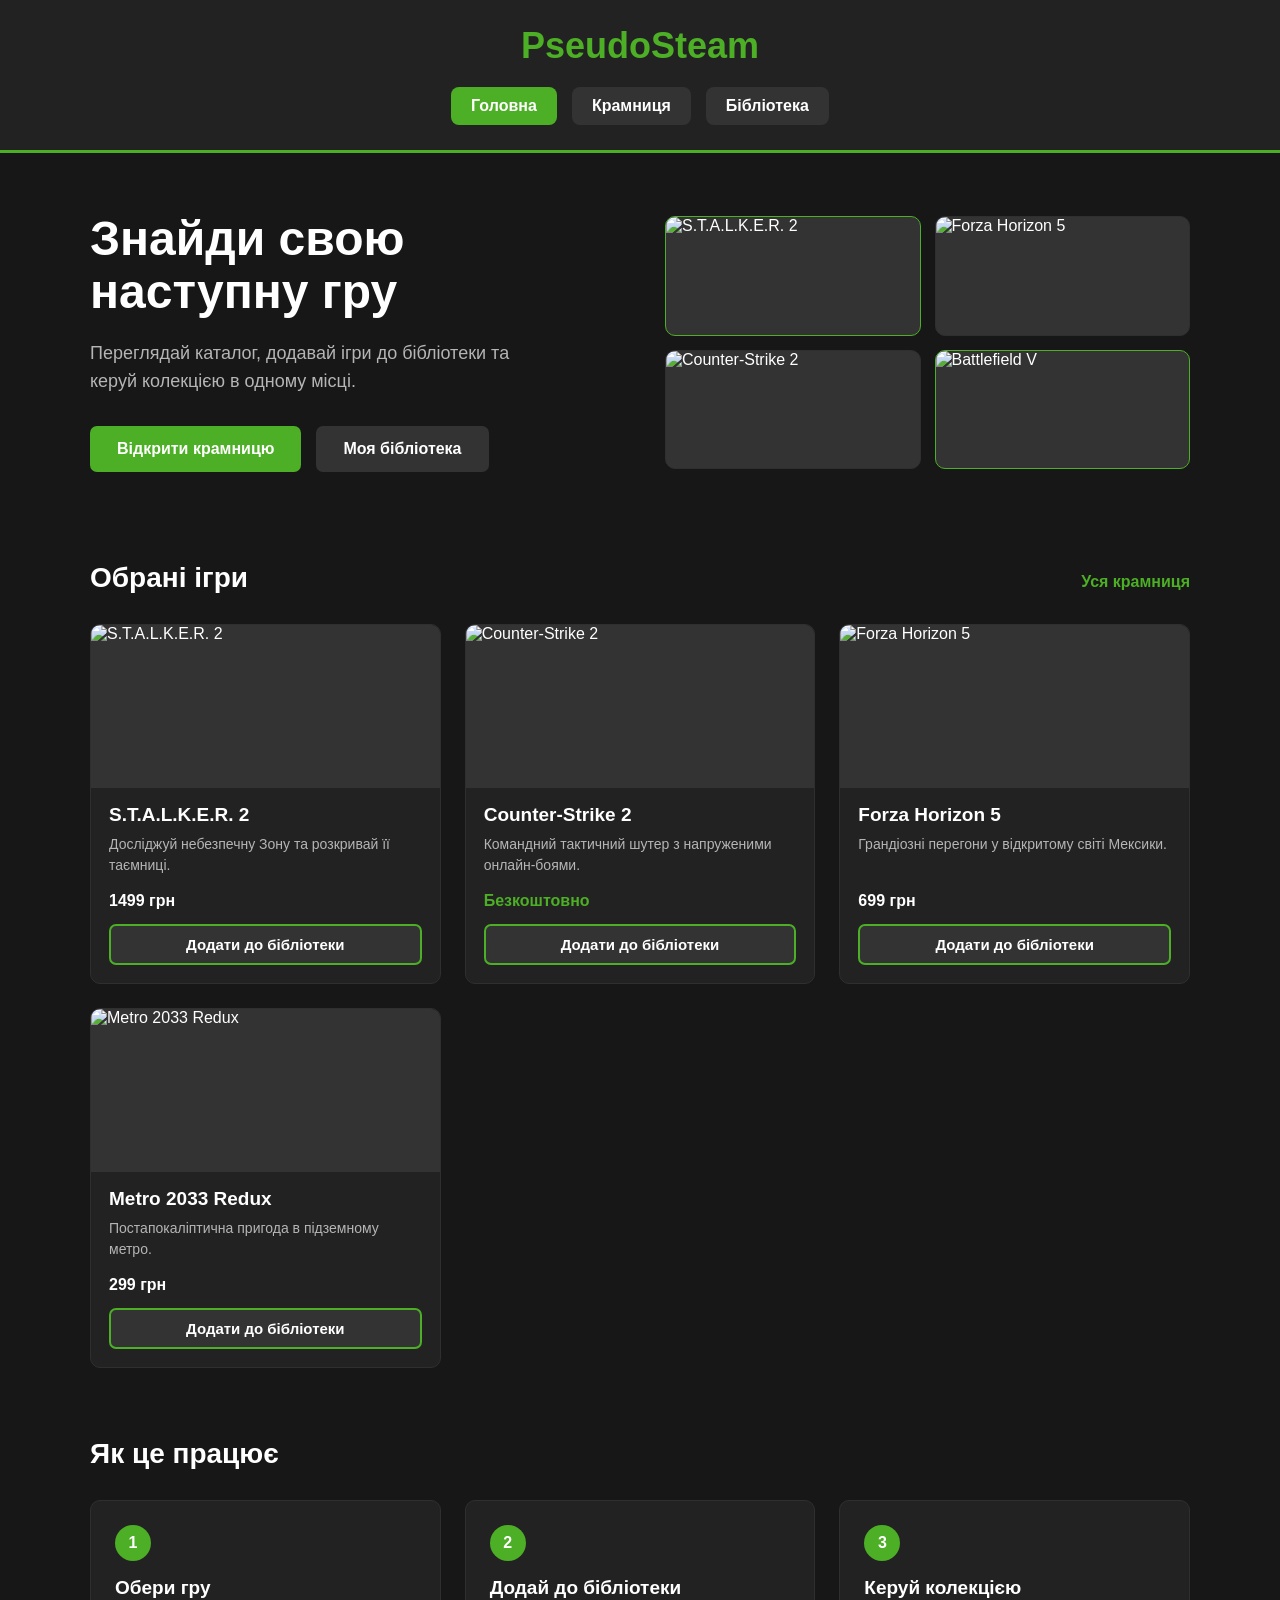
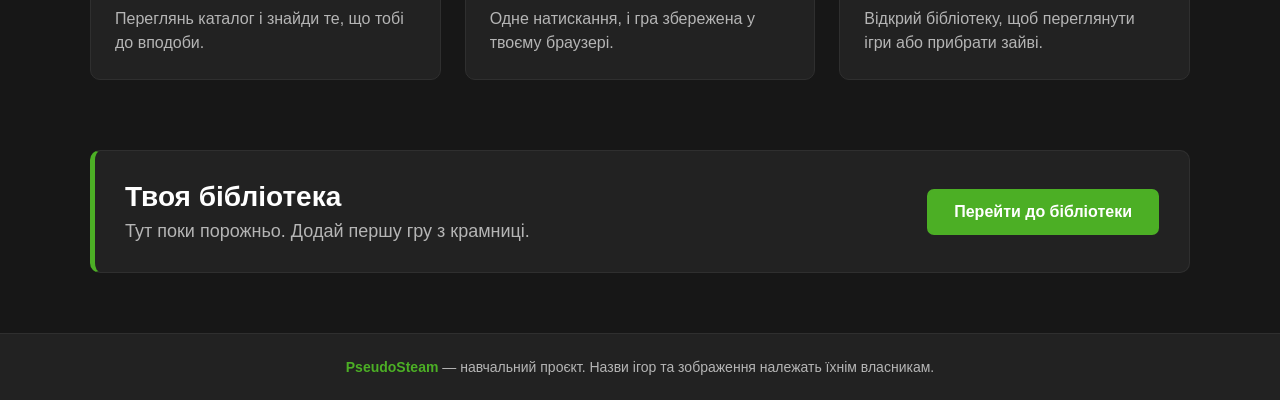
==== commit e2dfc3db: "final version" ====
--- a/index.html
+++ b/index.html
@@ -4,7 +4,7 @@
 <head>
     <meta charset="UTF-8">
     <meta name="viewport" content="width=device-width, initial-scale=1.0">
-    <title>PseudoSteam - Крамниця</title>
+    <title>PseudoSteam - Головна</title>
     <link rel="stylesheet" href="style.css">
 </head>
 
@@ -14,222 +14,112 @@
         <h1>PseudoSteam</h1>
 
         <nav>
-            <a href="index.html">Крамниця</a>
-            <a href="library.html">Бібліотека</a>
+            <a href="index.html" class="active" aria-current="page">Головна</a>
+            <a href="catalog.html">Крамниця</a>
+            <a href="library.html">Бібліотека <span class="nav-count" data-library-count hidden>0</span></a>
         </nav>
     </header>
 
     <main>
 
-        <section class="store">
-            <h2>Крамниця</h2>
+        <section class="hero">
+            <div class="hero-text">
+                <h2>Знайди свою наступну гру</h2>
+                <p>Переглядай каталог, додавай ігри до бібліотеки та керуй колекцією в одному місці.</p>
+                <div class="hero-actions">
+                    <a href="catalog.html" class="add-game-button">Відкрити крамницю</a>
+                    <a href="library.html" class="secondary-button">Моя бібліотека</a>
+                </div>
+            </div>
+
+            <div class="hero-covers">
+                <img src="https://shared.fastly.steamstatic.com/store_item_assets/steam/apps/1643320/header.jpg" alt="S.T.A.L.K.E.R. 2">
+                <img src="https://shared.fastly.steamstatic.com/store_item_assets/steam/apps/1551360/header.jpg" alt="Forza Horizon 5">
+                <img src="https://shared.fastly.steamstatic.com/store_item_assets/steam/apps/730/header.jpg" alt="Counter-Strike 2">
+                <img src="https://shared.fastly.steamstatic.com/store_item_assets/steam/apps/1238810/header.jpg" alt="Battlefield V">
+            </div>
+        </section>
+
+        <section class="section">
+            <div class="section-head">
+                <h2>Обрані ігри</h2>
+                <a href="catalog.html" class="text-link">Уся крамниця</a>
+            </div>
 
             <div class="games">
 
                 <article class="game-card">
-                    <img src="https://shared.fastly.steamstatic.com/store_item_assets/steam/apps/1682000/header.jpg?t=1679690817" alt="Block World">
-                    <h3>Block World</h3>
-                    <p>Виживання у відкритому світі.</p>
-                    <p>199 грн</p>
+                    <img src="https://shared.fastly.steamstatic.com/store_item_assets/steam/apps/1643320/header.jpg" alt="S.T.A.L.K.E.R. 2">
+                    <h3>S.T.A.L.K.E.R. 2</h3>
+                    <p class="desc">Досліджуй небезпечну Зону та розкривай її таємниці.</p>
+                    <p class="price">1499 грн</p>
                     <button onclick="addToLibrary(this)">Додати до бібліотеки</button>
                 </article>
 
                 <article class="game-card">
-                    <img src="https://shared.fastly.steamstatic.com/store_item_assets/steam/apps/393380/header.jpg" alt="SQUAD">
-                    <h3>SQUAD</h3>
-                    <p>Тактичний військовий шутер з масштабними командними боями.</p>
-                    <p>1099 грн</p>
+                    <img src="https://shared.fastly.steamstatic.com/store_item_assets/steam/apps/730/header.jpg" alt="Counter-Strike 2">
+                    <h3>Counter-Strike 2</h3>
+                    <p class="desc">Командний тактичний шутер з напруженими онлайн-боями.</p>
+                    <p class="price free">Безкоштовно</p>
                     <button onclick="addToLibrary(this)">Додати до бібліотеки</button>
                 </article>
 
                 <article class="game-card">
-                    <img src="https://shared.fastly.steamstatic.com/store_item_assets/steam/apps/2747610/header.jpg?t=1714121686" alt="Night City">
-                    <h3>Night City</h3>
-                    <p>Досліджуй велике нічне місто.</p>
-                    <p>299 грн</p>
-                    <button onclick="addToLibrary(this)">Додати до бібліотеки</button>
-                </article>
-                <article class="game-card">
-                    <img src="https://shared.fastly.steamstatic.com/store_item_assets/steam/apps/236390/header.jpg" alt="War Thunder">
-                    <h3>War Thunder</h3>
-                    <p>Масштабні бої на літаках, танках та іншій військовій техніці.</p>
-                    <p>Безкоштовно</p>
-                    <button onclick="confirmWarThunder(this)">Додати до бібліотеки</button>
-                </article>
-                <article class="game-card">
-                    <img src="https://shared.fastly.steamstatic.com/store_item_assets/steam/apps/730/header.jpg" alt="Counter-Strike 2">
-                    <h3>Counter-Strike 2</h3>
-                    <p>Командний тактичний шутер з напруженими онлайн-боями.</p>
-                    <p>Безкоштовно</p>
-                    <button onclick="addToLibrary(this)">Додати до бібліотеки</button>
-                </article>
-
-                <article class="game-card">
-                    <img src="https://shared.fastly.steamstatic.com/store_item_assets/steam/apps/1360900/header.jpg?t=1685603671" alt="Lost Island">
-                    <h3>Lost Island</h3>
-                    <p>Знайди шлях з таємничого острова.</p>
-                    <p>149 грн</p>
-                    <button onclick="addToLibrary(this)">Додати до бібліотеки</button>
-                </article>
-
-                <article class="game-card">
-                    <img src="https://shared.fastly.steamstatic.com/store_item_assets/steam/apps/2553290/header.jpg?t=1694623176" alt="Space Mission">
-                    <h3>Space Mission</h3>
-                    <p>Відправся у космічну подорож.</p>
-                    <p>249 грн</p>
-                    <button onclick="addToLibrary(this)">Додати до бібліотеки</button>
-                </article>
-
-                <article class="game-card">
-                    <img src="https://shared.fastly.steamstatic.com/store_item_assets/steam/apps/1238810/header.jpg" alt="Battlefield V">
-                    <h3>Battlefield V</h3>
-                    <p>Масштабний військовий шутер про Другу світову війну.</p>
-                    <p>599 грн</p>
-                    <button onclick="addToLibrary(this)">Додати до бібліотеки</button>
-                </article>
-
-                <article class="game-card">
-                    <img src="https://shared.fastly.steamstatic.com/store_item_assets/steam/apps/1431300/header.jpg" alt="SAND">
-                    <h3>SAND</h3>
-                    <p>Виживай у пустелі та досліджуй небезпечний відкритий світ.</p>
-                    <p>399 грн</p>
-                    <button onclick="addToLibrary(this)">Додати до бібліотеки</button>
-                </article>
-
-                <article class="game-card">
-                    <img src="https://shared.fastly.steamstatic.com/store_item_assets/steam/apps/2827200/8a2a6edc97fbf23ea6941974bdf4ed9a6ab34eb4/header.jpg" alt="MIMESIS">
-                    <h3>MIMESIS</h3>
-                    <p>Кооперативний survival horror, де істоти можуть копіювати твоїх напарників.</p>
-                    <p>399 грн</p>
-                    <button onclick="addToLibrary(this)">Додати до бібліотеки</button>
-                </article>
-
-                <article class="game-card">
-                    <img src="https://shared.fastly.steamstatic.com/store_item_assets/steam/apps/4108000/00ae7d0e0fd0ad72635bddb1dd80ee68cc94eed5/header.jpg" alt="Machine Party">
-                    <h3>Machine Party</h3>
-                    <p>Весела кооперативна гра з різноманітними випробуваннями.</p>
-                    <p>249 грн</p>
-                    <button onclick="addToLibrary(this)">Додати до бібліотеки</button>
-                </article>
-
-                <article class="game-card">
-                    <img src="https://shared.fastly.steamstatic.com/store_item_assets/steam/apps/1643320/header.jpg" alt="S.T.A.L.K.E.R. 2">
-                    <h3>S.T.A.L.K.E.R. 2</h3>
-                    <p>Досліджуй небезпечну Зону та розкривай її таємниці.</p>
-                    <p>1499 грн</p>
-                    <button onclick="addToLibrary(this)">Додати до бібліотеки</button>
-                </article>
-
-                <article class="game-card">
-                    <img src="https://shared.fastly.steamstatic.com/store_item_assets/steam/apps/1248130/header.jpg" alt="Farming Simulator 22">
-                    <h3>Farming Simulator 22</h3>
-                    <p>Розвивай власну ферму та керуй сільськогосподарською технікою.</p>
-                    <p>799 грн</p>
+                    <img src="https://shared.fastly.steamstatic.com/store_item_assets/steam/apps/1551360/header.jpg" alt="Forza Horizon 5">
+                    <h3>Forza Horizon 5</h3>
+                    <p class="desc">Грандіозні перегони у відкритому світі Мексики.</p>
+                    <p class="price">699 грн</p>
                     <button onclick="addToLibrary(this)">Додати до бібліотеки</button>
                 </article>
 
                 <article class="game-card">
                     <img src="https://shared.fastly.steamstatic.com/store_item_assets/steam/apps/286690/header.jpg" alt="Metro 2033 Redux">
                     <h3>Metro 2033 Redux</h3>
-                    <p>Постапокаліптична пригода в підземному метро.</p>
-                    <p>299 грн</p>
-                    <button onclick="addToLibrary(this)">Додати до бібліотеки</button>
-                </article>
-
-                <article class="game-card">
-                    <img src="https://shared.fastly.steamstatic.com/store_item_assets/steam/apps/285900/header.jpg" alt="Gang Beasts">
-                    <h3>Gang Beasts</h3>
-                    <p>Веселі бійки з кумедними персонажами.</p>
-                    <p>299 грн</p>
-                    <button onclick="addToLibrary(this)">Додати до бібліотеки</button>
-                </article>
-
-                <article class="game-card">
-                    <img src="https://shared.fastly.steamstatic.com/store_item_assets/steam/apps/4317790/1d46cbde0bf2ac91b6d11d4b53768b45e1b42f55/header.jpg" alt="Last Pirates: Die Together">
-                    <h3>Last Pirates: Die Together</h3>
-                    <p>Кооперативна пригода для компанії друзів.</p>
-                    <p>249 грн</p>
-                    <button onclick="addToLibrary(this)">Додати до бібліотеки</button>
-                </article>
-
-                <article class="game-card">
-                    <img src="https://shared.fastly.steamstatic.com/store_item_assets/steam/apps/3241660/header.jpg" alt="R.E.P.O.">
-                    <h3>R.E.P.O.</h3>
-                    <p>Кооперативна пригода з фізикою та небезпечними ситуаціями.</p>
-                    <p>249 грн</p>
-                    <button onclick="addToLibrary(this)">Додати до бібліотеки</button>
-                </article>
-
-                <article class="game-card">
-                    <img src="https://shared.fastly.steamstatic.com/store_item_assets/steam/apps/552100/header.jpg" alt="Brick Rigs">
-                    <h3>Brick Rigs</h3>
-                    <p>Будуй власну техніку та експериментуй у фізичному пісочниці.</p>
-                    <p>299 грн</p>
-                    <button onclick="addToLibrary(this)">Додати до бібліотеки</button>
-                </article>
-                <article class="game-card">
-                    <img src="https://shared.fastly.steamstatic.com/store_item_assets/steam/apps/1551360/header.jpg" alt="Forza Horizon 5">
-                    <h3>Forza Horizon 5</h3>
-                    <p>Грандіозні перегони у відкритому світі Мексики.</p>
-                    <p>699 грн</p>
-                    <button onclick="addToLibrary(this)">Додати до бібліотеки</button>
-                </article>
-
-                <article class="game-card">
-                    <img src="https://shared.fastly.steamstatic.com/store_item_assets/steam/apps/3042650/0370939da7511e544ff5c18f3f9b527475daacd0/header.jpg?t=1776261198" alt="Race Max Pro">
-                    <h3>Race Max Pro</h3>
-                    <p>Швидкі автомобілі та великі гонки.</p>
-                    <p>179 грн</p>
-                    <button onclick="addToLibrary(this)">Додати до бібліотеки</button>
-                </article>
-
-                <article class="game-card">
-                    <img src="https://shared.fastly.steamstatic.com/store_item_assets/steam/apps/2693340/header.jpg?t=1703061659" alt="Dark Forest">
-                    <h3>Dark Forest</h3>
-                    <p>Небезпечний ліс приховує багато таємниць.</p>
-                    <p>219 грн</p>
-                    <button onclick="addToLibrary(this)">Додати до бібліотеки</button>
-                </article>
-
-                <article class="game-card">
-                    <img src="https://shared.fastly.steamstatic.com/store_item_assets/steam/apps/3757240/307a3e8b3abdf5369d797d9d74af3ec7dcd2c340/header.jpg?t=1760025528" alt="Zombies Attack">
-                    <h3>Zombies Attack</h3>
-                    <p>Захисти місто від навали зомбі.</p>
-                    <p>129 грн</p>
-                    <button onclick="addToLibrary(this)">Додати до бібліотеки</button>
-                </article>
-
-                <article class="game-card">
-                    <img src="https://shared.fastly.steamstatic.com/store_item_assets/steam/apps/429790/header.jpg?t=1686259366" alt="Adventure Quest 3D">
-                    <h3>Adventure Quest 3D</h3>
-                    <p>Велика пригода чекає на тебе.</p>
-                    <p>199 грн</p>
-                    <button onclick="addToLibrary(this)">Додати до бібліотеки</button>
-                </article>
-
-                <article class="game-card">
-                    <img src="https://shared.fastly.steamstatic.com/store_item_assets/steam/apps/1139060/header.jpg?t=1667044417" alt="Battle Arena">
-                    <h3>Battle Arena</h3>
-                    <p>Бийся з іншими гравцями на арені.</p>
-                    <p>159 грн</p>
-                    <button onclick="addToLibrary(this)">Додати до бібліотеки</button>
-                </article>
-
-                <article class="game-card">
-                    <img src="https://shared.fastly.steamstatic.com/store_item_assets/steam/apps/3108560/284c12eedba2f4ac3f77c3fe5d3ecb2f9f039314/header.jpg?t=1784666525" alt="Mystery House">
-                    <h3>Mystery House</h3>
-                    <p>Розкрий таємницю загадкового будинку.</p>
-                    <p>99 грн</p>
+                    <p class="desc">Постапокаліптична пригода в підземному метро.</p>
+                    <p class="price">299 грн</p>
                     <button onclick="addToLibrary(this)">Додати до бібліотеки</button>
                 </article>
 
             </div>
         </section>
 
+        <section class="section">
+            <h2>Як це працює</h2>
+
+            <ol class="steps">
+                <li>
+                    <h3>Обери гру</h3>
+                    <p>Переглянь каталог і знайди те, що тобі до вподоби.</p>
+                </li>
+                <li>
+                    <h3>Додай до бібліотеки</h3>
+                    <p>Одне натискання, і гра збережена у твоєму браузері.</p>
+                </li>
+                <li>
+                    <h3>Керуй колекцією</h3>
+                    <p>Відкрий бібліотеку, щоб переглянути ігри або прибрати зайві.</p>
+                </li>
+            </ol>
+        </section>
+
+        <section class="section">
+            <div class="cta">
+                <div>
+                    <h2>Твоя бібліотека</h2>
+                    <p id="library-status">Завантаження…</p>
+                </div>
+                <a href="library.html" class="add-game-button">Перейти до бібліотеки</a>
+            </div>
+        </section>
+
     </main>
+
+    <footer>
+        <p><strong>PseudoSteam</strong> — навчальний проєкт. Назви ігор та зображення належать їхнім власникам.</p>
+    </footer>
 
     <script src="script.js"></script>
 
 </body>
 
-</html>
+</html>
--- a/style.css
+++ b/style.css
@@ -1,19 +1,57 @@
+/* ---------- Base ---------- */
+:root {
+    --bg: #171717;
+    --panel: #222;
+    --panel-2: #333;
+    --panel-3: #444;
+    --line: #2f2f2f;
+    --accent: #4caf25;
+    --accent-dark: #3d941e;
+    --muted: #b5b5b5;
+}
+
+* {
+    box-sizing: border-box;
+}
+
+html {
+    height: 100%;
+}
+
 body {
     margin: 0;
-    background-color: #171717;
+    min-height: 100%;
+    display: flex;
+    flex-direction: column;
+    background-color: var(--bg);
     color: white;
     font-family: Arial, sans-serif;
 }
 
+main {
+    flex: 1;
+    width: 100%;
+    max-width: 1140px;
+    margin: 0 auto;
+    padding: 40px 20px 60px;
+}
+
+a:focus-visible,
+button:focus-visible {
+    outline: 3px solid #fff;
+    outline-offset: 2px;
+}
+
+/* ---------- Header / nav ---------- */
 header {
-    background-color: #222;
+    background-color: var(--panel);
     text-align: center;
-    padding: 25px;
-    border-bottom: 3px solid #4caf25;
+    padding: 25px 20px;
+    border-bottom: 3px solid var(--accent);
 }
 
 header h1 {
-    color: #4caf25;
+    color: var(--accent);
     margin: 0 0 20px 0;
     font-size: 36px;
 }
@@ -21,11 +59,15 @@
 nav {
     display: flex;
     justify-content: center;
+    flex-wrap: wrap;
     gap: 15px;
 }
 
 nav a {
-    background-color: #333;
+    display: inline-flex;
+    align-items: center;
+    gap: 8px;
+    background-color: var(--panel-2);
     color: white;
     text-decoration: none;
     padding: 10px 20px;
@@ -34,51 +76,158 @@
 }
 
 nav a:hover {
-    background-color: #444;
-}
-
-main {
-    padding: 40px 20px;
-}
-
-.store {
-    max-width: 1000px;
-    margin: auto;
-}
-
-.store h2 {
+    background-color: var(--panel-3);
+}
+
+nav a.active {
+    background-color: var(--accent);
+}
+
+.nav-count {
+    min-width: 22px;
+    padding: 2px 7px;
+    border-radius: 11px;
+    background-color: #fff;
+    color: #171717;
+    font-size: 13px;
+    text-align: center;
+}
+
+.nav-count[hidden] {
+    display: none;
+}
+
+/* ---------- Sections ---------- */
+.store,
+.section {
+    max-width: 1100px;
+    margin: 0 auto;
+}
+
+.section {
+    margin-top: 70px;
+}
+
+.store h2,
+.section h2 {
     font-size: 28px;
+    margin: 0 0 30px 0;
+}
+
+.section-head {
+    display: flex;
+    align-items: baseline;
+    justify-content: space-between;
+    gap: 20px;
     margin-bottom: 30px;
 }
 
-.empty-library {
-    text-align: center;
-    padding: 60px 20px;
-}
-
-.empty-library p {
-    font-size: 20px;
-    margin-bottom: 25px;
-}
-
-.add-game-button {
+.section-head h2 {
+    margin: 0;
+}
+
+.text-link {
+    color: var(--accent);
+    font-weight: bold;
+    text-decoration: none;
+}
+
+.text-link:hover {
+    text-decoration: underline;
+}
+
+/* ---------- Buttons ---------- */
+.add-game-button,
+.secondary-button {
     display: inline-block;
-    background-color: #4caf25;
-    color: white;
     text-decoration: none;
     padding: 12px 25px;
     border-radius: 7px;
     font-size: 16px;
     font-weight: bold;
+    text-align: center;
+}
+
+.add-game-button {
+    background-color: var(--accent);
+    color: white;
+    border: 2px solid var(--accent);
 }
 
 .add-game-button:hover {
-    background-color: #3d941e;
-}
+    background-color: var(--accent-dark);
+    border-color: var(--accent-dark);
+}
+
+.secondary-button {
+    background-color: var(--panel-2);
+    color: white;
+    border: 2px solid var(--panel-2);
+}
+
+.secondary-button:hover {
+    background-color: var(--panel-3);
+    border-color: var(--panel-3);
+}
+
+/* ---------- Game grid + cards ---------- */
+.games {
+    display: grid;
+    grid-template-columns: repeat(auto-fill, minmax(290px, 1fr));
+    gap: 24px;
+    align-items: stretch;
+}
+
+.game-card {
+    display: flex;
+    flex-direction: column;
+    background-color: var(--panel);
+    border: 1px solid var(--line);
+    border-radius: 10px;
+    overflow: hidden;
+}
+
+.game-card img {
+    display: block;
+    width: 100%;
+    aspect-ratio: 460 / 215;
+    object-fit: cover;
+    background-color: var(--panel-2);
+}
+
+.game-card h3 {
+    margin: 16px 18px 8px;
+    font-size: 19px;
+}
+
+.game-card p {
+    margin: 0 18px;
+}
+
+.game-card .desc {
+    flex: 1;                     /* pushes price + button to the bottom */
+    margin-bottom: 16px;
+    color: var(--muted);
+    font-size: 14px;
+    line-height: 1.5;
+}
+
+.game-card .price {
+    margin-bottom: 14px;
+    font-weight: bold;
+    font-size: 16px;
+}
+
+.game-card .price.free {
+    color: var(--accent);
+}
+
 .game-card button {
-    background-color: #333;
-    color: white;
-    border: 2px solid #4caf25;
+    align-self: stretch;
+    margin: 0 18px 18px;
+    background-color: var(--panel-2);
+    color: white;
+    border: 2px solid var(--accent);
     padding: 10px 18px;
     border-radius: 7px;
     font-size: 15px;
@@ -88,11 +237,211 @@
 }
 
 .game-card button:hover {
-    background-color: #4caf25;
+    background-color: var(--accent);
     color: white;
     transform: scale(1.03);
 }
 
 .game-card button:active {
     transform: scale(0.98);
+}
+
+.game-card button:disabled {
+    background-color: var(--panel);
+    border-color: var(--panel-3);
+    color: var(--muted);
+    cursor: default;
+    transform: none;
+}
+
+.game-card button.remove-button {
+    border-color: #b23b3b;
+}
+
+.game-card button.remove-button:hover {
+    background-color: #b23b3b;
+}
+
+/* ---------- Empty library ---------- */
+.empty-library {
+    text-align: center;
+    padding: 60px 20px;
+}
+
+.empty-library p {
+    font-size: 20px;
+    margin: 0 0 25px 0;
+}
+
+/* ---------- Home: hero ---------- */
+.hero {
+    display: grid;
+    grid-template-columns: 1fr 1fr;
+    align-items: center;
+    gap: 50px;
+    max-width: 1100px;
+    margin: 0 auto;
+    padding: 20px 0;
+}
+
+.hero-text h2 {
+    font-size: 48px;
+    line-height: 1.1;
+    margin: 0 0 20px 0;
+}
+
+.hero-text p {
+    max-width: 460px;
+    margin: 0 0 30px 0;
+    color: var(--muted);
+    font-size: 18px;
+    line-height: 1.6;
+}
+
+.hero-actions {
+    display: flex;
+    flex-wrap: wrap;
+    gap: 15px;
+}
+
+.hero-covers {
+    display: grid;
+    grid-template-columns: 1fr 1fr;
+    gap: 14px;
+}
+
+.hero-covers img {
+    display: block;
+    width: 100%;
+    aspect-ratio: 460 / 215;
+    object-fit: cover;
+    border-radius: 10px;
+    border: 1px solid var(--line);
+    background-color: var(--panel-2);
+}
+
+.hero-covers img:nth-child(1),
+.hero-covers img:nth-child(4) {
+    border-color: var(--accent);
+}
+
+/* ---------- Home: steps ---------- */
+.steps {
+    list-style: none;
+    counter-reset: step;
+    display: grid;
+    grid-template-columns: repeat(3, 1fr);
+    gap: 24px;
+    margin: 0;
+    padding: 0;
+}
+
+.steps li {
+    counter-increment: step;
+    background-color: var(--panel);
+    border: 1px solid var(--line);
+    border-radius: 10px;
+    padding: 24px;
+}
+
+.steps li::before {
+    content: counter(step);
+    display: flex;
+    align-items: center;
+    justify-content: center;
+    width: 36px;
+    height: 36px;
+    margin-bottom: 16px;
+    border-radius: 50%;
+    background-color: var(--accent);
+    font-weight: bold;
+}
+
+.steps h3 {
+    margin: 0 0 8px 0;
+    font-size: 19px;
+}
+
+.steps p {
+    margin: 0;
+    color: var(--muted);
+    line-height: 1.5;
+}
+
+/* ---------- Home: CTA ---------- */
+.cta {
+    display: flex;
+    align-items: center;
+    justify-content: space-between;
+    gap: 30px;
+    background-color: var(--panel);
+    border: 1px solid var(--line);
+    border-left: 5px solid var(--accent);
+    border-radius: 10px;
+    padding: 30px;
+}
+
+.cta h2 {
+    margin: 0 0 8px 0;
+}
+
+.cta p {
+    margin: 0;
+    color: var(--muted);
+    font-size: 18px;
+}
+
+/* ---------- Footer ---------- */
+footer {
+    background-color: var(--panel);
+    border-top: 1px solid var(--line);
+    padding: 25px 20px;
+    text-align: center;
+    color: var(--muted);
+    font-size: 14px;
+}
+
+footer p {
+    margin: 0;
+}
+
+footer strong {
+    color: var(--accent);
+}
+
+/* ---------- Responsive ---------- */
+@media (max-width: 860px) {
+    .hero {
+        grid-template-columns: 1fr;
+        gap: 30px;
+    }
+
+    .hero-text h2 {
+        font-size: 36px;
+    }
+
+    .steps {
+        grid-template-columns: 1fr;
+    }
+
+    .cta {
+        flex-direction: column;
+        align-items: flex-start;
+    }
+}
+
+@media (max-width: 480px) {
+    .games {
+        grid-template-columns: 1fr;
+    }
+}
+
+@media (prefers-reduced-motion: reduce) {
+    .game-card button {
+        transition: none;
+    }
+
+    .game-card button:hover {
+        transform: none;
+    }
 }
